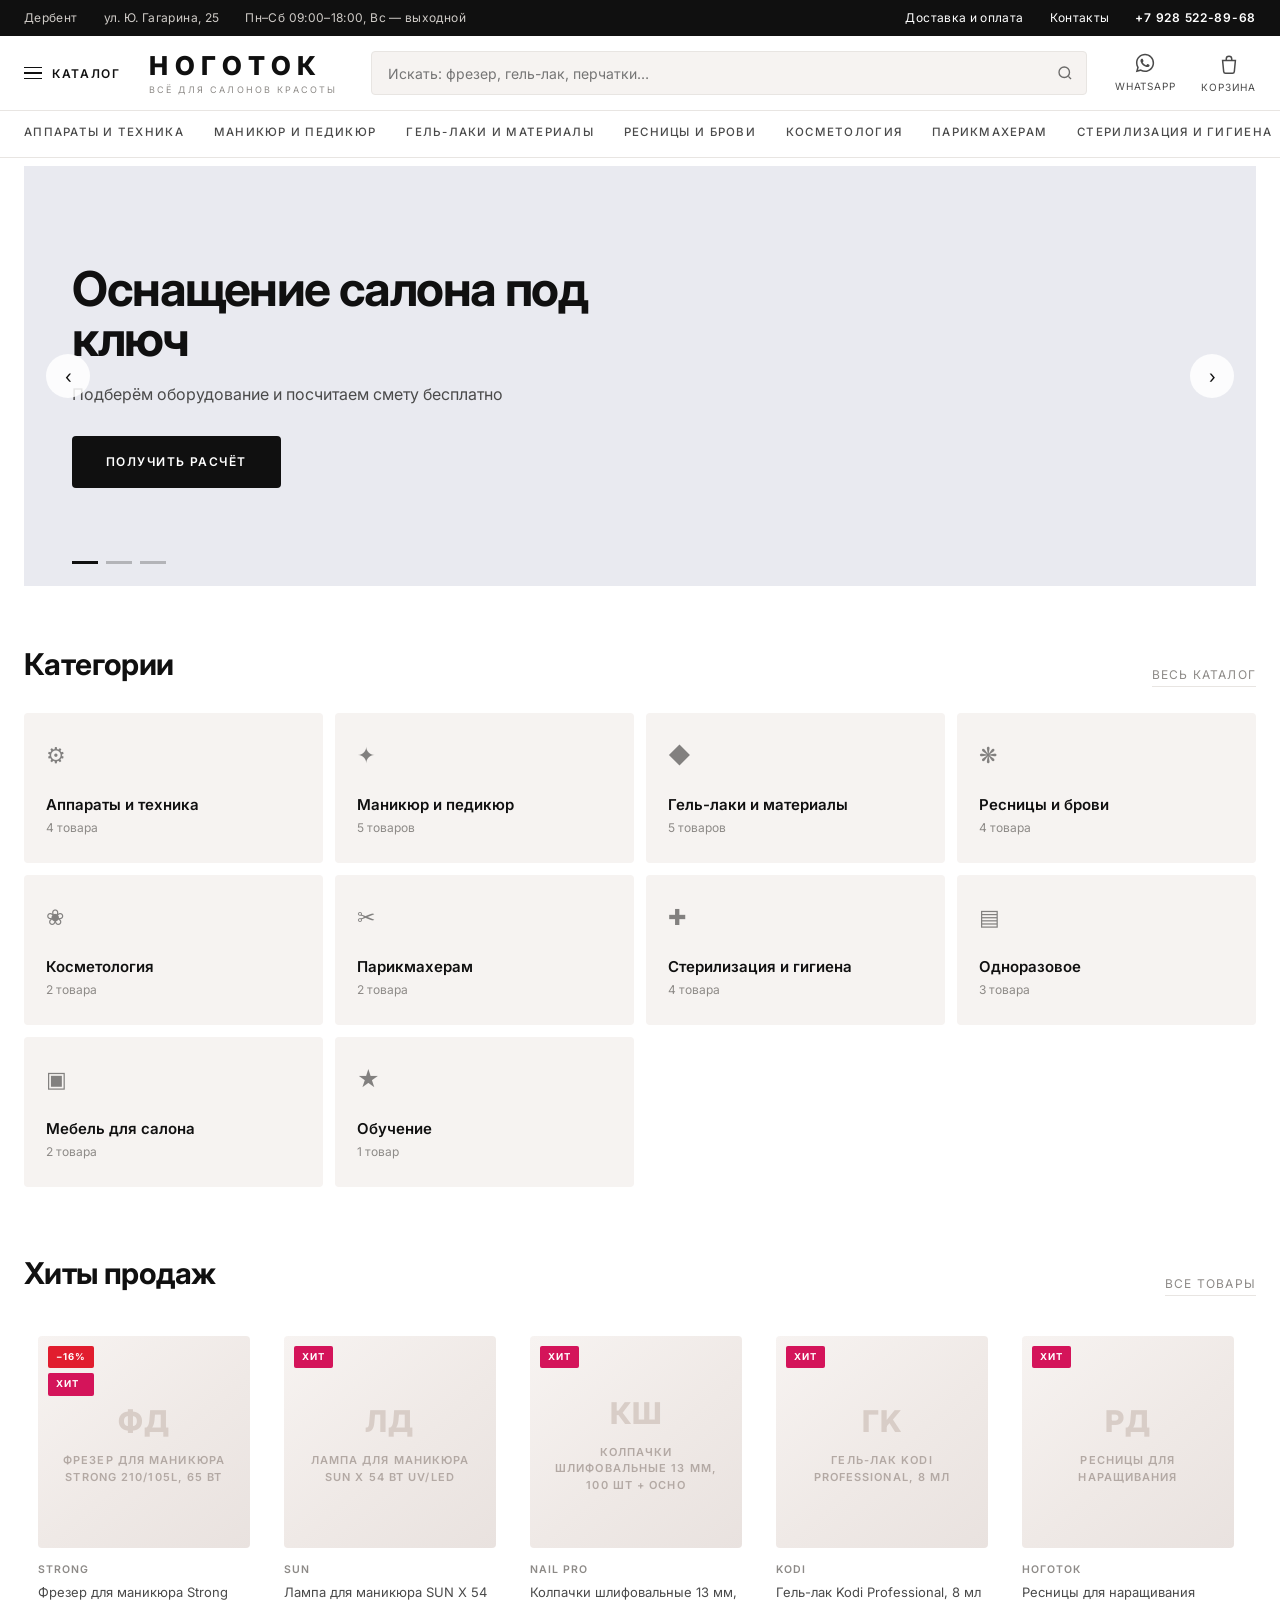
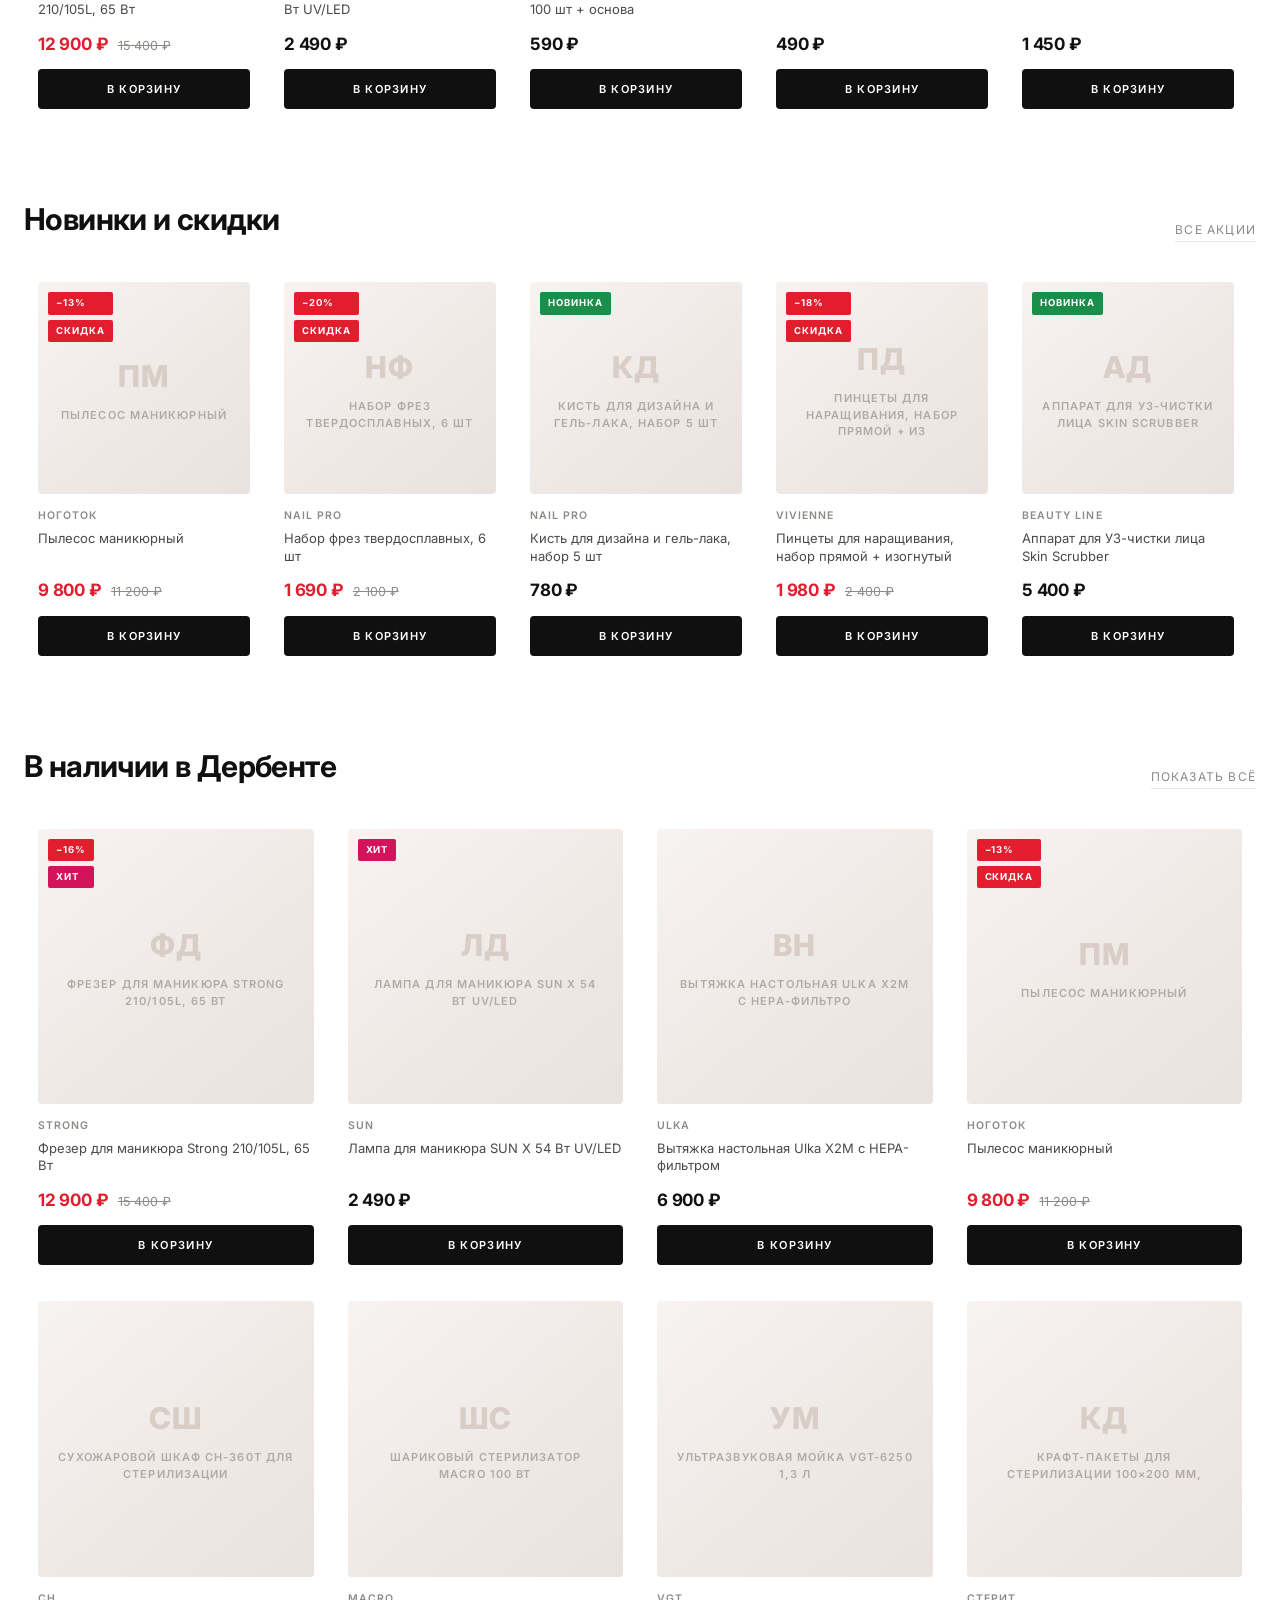
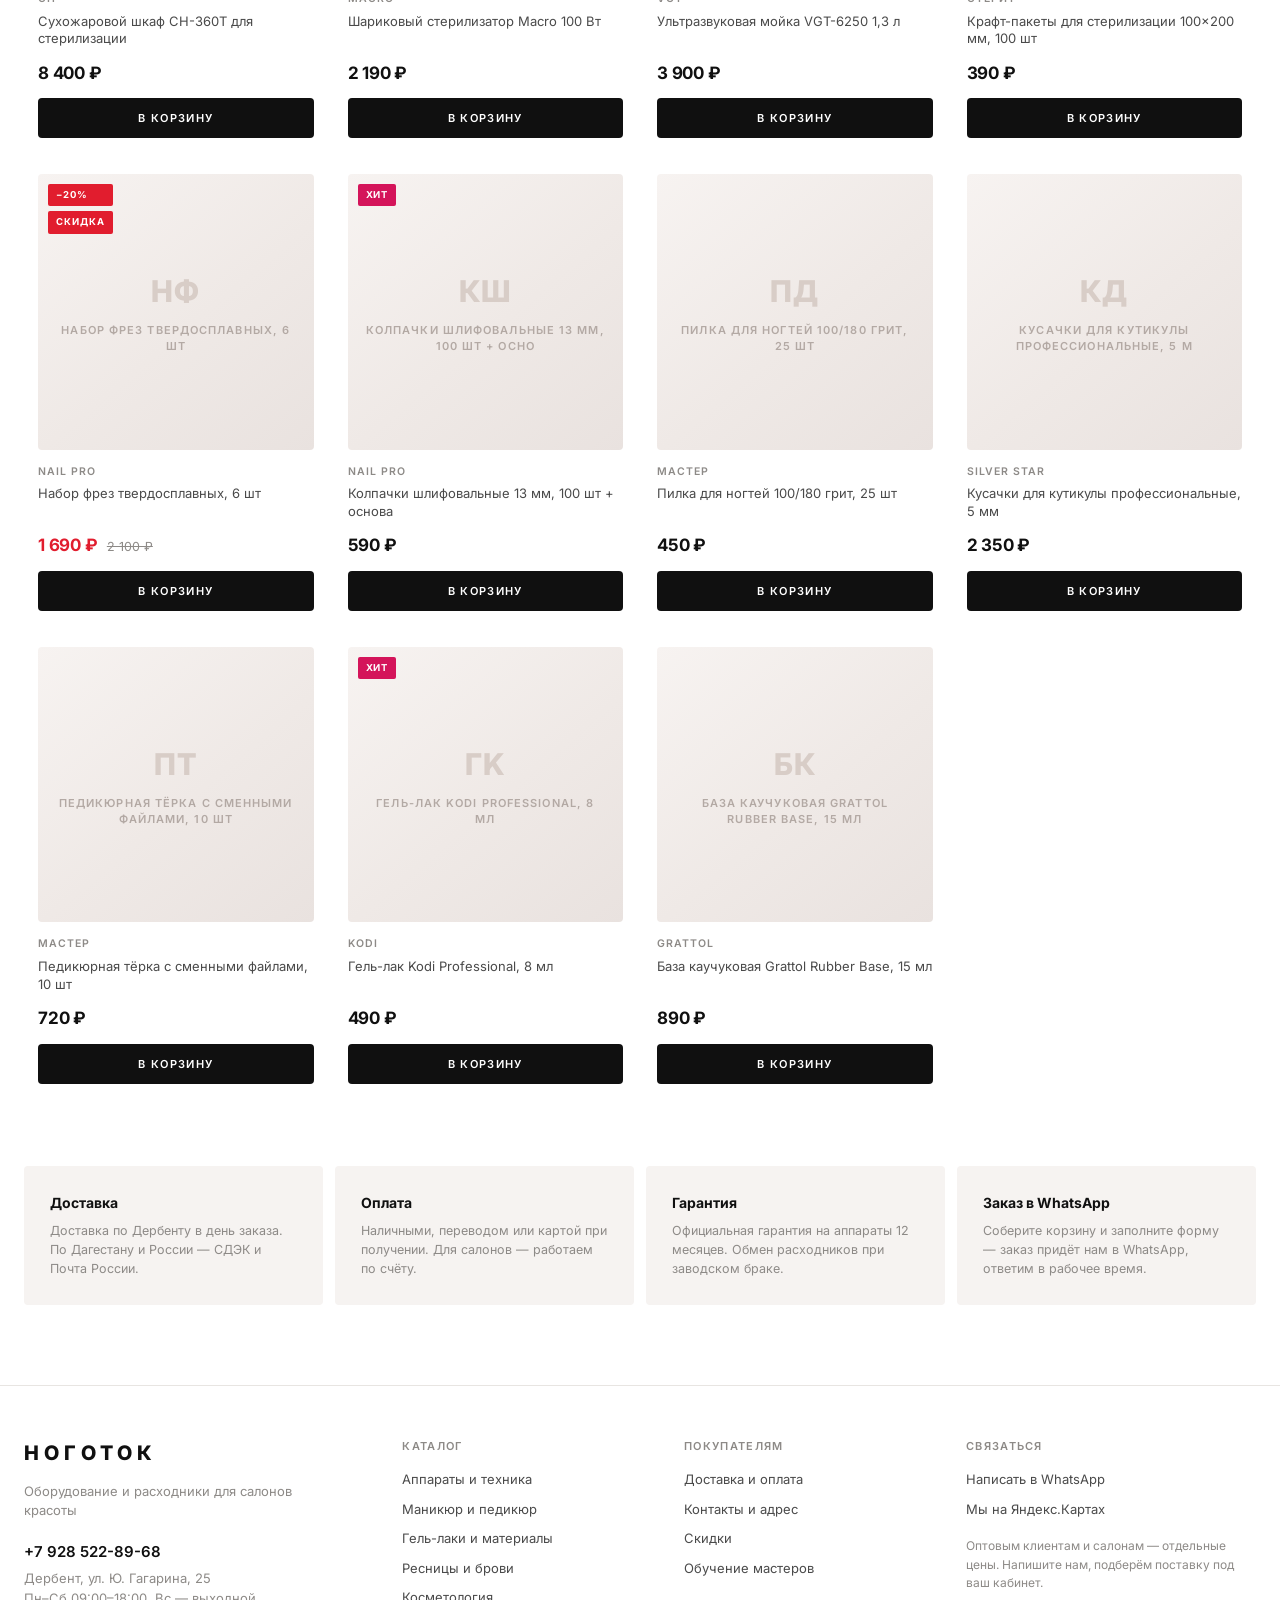
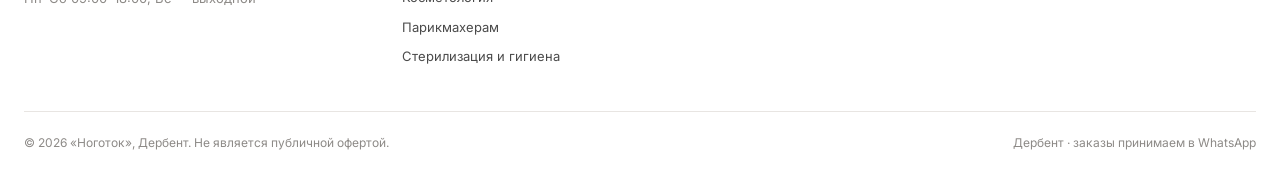
==== index.html @ 73d07fb2 "Корзина открывается только по значку, вход в панель упрощён до ключа Co-Authored-By: Claude Opus 5 <" ====
<!doctype html>
<html lang="ru">
<head>
<meta charset="utf-8">
<meta name="viewport" content="width=device-width, initial-scale=1">
<title>НОГОТОК — оборудование и расходники для салонов красоты в Дербенте</title>
<meta name="description" content="Магазин «Ноготок» в Дербенте: фрезеры, лампы, вытяжки, гель-лаки, расходники и мебель для салонов красоты. Заказ в WhatsApp за минуту.">
<link rel="preconnect" href="https://fonts.googleapis.com">
<link rel="preconnect" href="https://fonts.gstatic.com" crossorigin>
<link href="https://fonts.googleapis.com/css2?family=Inter:wght@400;500;600;700;800&display=swap" rel="stylesheet">
<link rel="stylesheet" href="css/style.css?v=202609100215">
<link rel="icon" href="data:image/svg+xml,<svg xmlns='http://www.w3.org/2000/svg' viewBox='0 0 100 100'><text y='.9em' font-size='90'>💅</text></svg>">
</head>
<body>

<!-- ------------------------------------------------------------- шапка -->
<div class="topbar">
  <div class="wrap">
    <div class="topbar-left">
      <span id="tb-city">Дербент</span>
      <span id="tb-address"></span>
      <span id="tb-hours"></span>
    </div>
    <div class="topbar-right">
      <a href="#/delivery">Доставка и оплата</a>
      <a href="#/contacts">Контакты</a>
      <a id="tb-phone" href="tel:"><b></b></a>
    </div>
  </div>
</div>

<header class="header">
  <div class="wrap header-main">
    <button class="burger" id="burger">
      <span class="burger-icon"><i></i><i></i><i></i></span>
      <span class="txt">Каталог</span>
    </button>

    <a href="#/" class="logo">
      <span class="logo-name" id="logo-name">НОГОТОК</span>
      <span class="logo-sub">всё для салонов красоты</span>
    </a>

    <form class="search" id="search-form" autocomplete="off">
      <input type="search" id="search-input" placeholder="Искать: фрезер, гель-лак, перчатки…">
      <button class="search-btn" type="submit" aria-label="Найти">
        <svg viewBox="0 0 24 24" width="18" height="18" fill="none" stroke="currentColor" stroke-width="1.8">
          <circle cx="11" cy="11" r="7"></circle><path d="M20 20l-3.5-3.5"></path>
        </svg>
      </button>
    </form>

    <div class="header-actions">
      <a class="action" id="wa-header" target="_blank" rel="noopener">
        <svg viewBox="0 0 24 24" fill="currentColor"><path d="M12.04 2C6.58 2 2.13 6.45 2.13 11.91c0 1.75.46 3.46 1.32 4.96L2 22l5.25-1.38a9.9 9.9 0 004.79 1.22h.01c5.46 0 9.91-4.45 9.91-9.91S17.5 2 12.04 2zm0 18.15h-.01a8.2 8.2 0 01-4.19-1.15l-.3-.18-3.12.82.83-3.04-.2-.31a8.19 8.19 0 01-1.26-4.38c0-4.54 3.7-8.23 8.25-8.23a8.23 8.23 0 018.24 8.24c0 4.54-3.7 8.23-8.24 8.23zm4.52-6.16c-.25-.12-1.47-.72-1.69-.81-.23-.08-.39-.12-.56.13-.16.24-.64.8-.78.97-.14.16-.29.18-.54.06-.25-.13-1.05-.39-1.99-1.23-.74-.66-1.24-1.47-1.38-1.72-.15-.25-.02-.38.11-.5.11-.11.25-.29.37-.43.12-.15.16-.25.25-.41.08-.17.04-.31-.02-.44-.06-.12-.56-1.34-.76-1.84-.2-.48-.4-.42-.56-.43h-.47c-.16 0-.43.06-.65.31-.22.25-.85.83-.85 2.02s.87 2.34 1 2.5c.12.17 1.72 2.62 4.16 3.67.58.25 1.03.4 1.39.51.58.19 1.11.16 1.53.1.47-.07 1.47-.6 1.68-1.18.2-.58.2-1.07.14-1.18-.06-.1-.22-.16-.47-.28z"/></svg>
        <span>WhatsApp</span>
      </a>
      <button class="action" id="open-cart">
        <svg viewBox="0 0 24 24" fill="none" stroke="currentColor" stroke-width="1.6">
          <path d="M5 7h14l-1.2 12.2a2 2 0 01-2 1.8H8.2a2 2 0 01-2-1.8L5 7z"></path>
          <path d="M9 7V5.5a3 3 0 016 0V7"></path>
        </svg>
        <span>Корзина</span>
        <i class="badge-count hidden" id="cart-count">0</i>
      </button>
    </div>
  </div>

  <nav class="navbar"><div class="wrap" id="topnav"></div></nav>
</header>

<!-- --------------------------------------------------------- мега-меню -->
<div class="megamenu" id="megamenu">
  <div class="megamenu-panel">
    <div class="wrap">
      <div class="megamenu-grid" id="megamenu-grid"></div>
    </div>
  </div>
</div>

<main id="app"></main>

<!-- ------------------------------------------------------------- футер -->
<footer class="footer">
  <div class="wrap">
    <div class="footer-grid">
      <div>
        <div class="logo-name" style="font-size:20px">НОГОТОК</div>
        <p style="color:var(--muted);font-size:13px;margin-top:14px;max-width:280px" id="f-tagline"></p>
        <div style="margin-top:20px">
          <div class="contact-line" id="f-phone"></div>
          <div style="color:var(--muted);font-size:13px" id="f-address"></div>
          <div style="color:var(--muted);font-size:13px" id="f-hours"></div>
        </div>
      </div>
      <div>
        <h5>Каталог</h5>
        <ul id="f-cats"></ul>
      </div>
      <div>
        <h5>Покупателям</h5>
        <ul>
          <li><a href="#/delivery">Доставка и оплата</a></li>
          <li><a href="#/contacts">Контакты и адрес</a></li>
          <li><a href="#/catalog?badge=sale">Скидки</a></li>
          <li><a href="#/catalog/obuchenie">Обучение мастеров</a></li>
        </ul>
      </div>
      <div>
        <h5>Связаться</h5>
        <ul>
          <li><a id="f-wa" target="_blank" rel="noopener">Написать в WhatsApp</a></li>
          <li><a id="f-map" target="_blank" rel="noopener">Мы на Яндекс.Картах</a></li>
        </ul>
        <p style="color:var(--muted);font-size:12px;margin-top:18px;line-height:1.55">
          Оптовым клиентам и салонам — отдельные цены. Напишите нам, подберём поставку под ваш кабинет.
        </p>
      </div>
    </div>
    <div class="footer-bottom">
      <span>© <span id="year"></span> «Ноготок», Дербент. Не является публичной офертой.</span>
      <span>Дербент · заказы принимаем в WhatsApp</span>
    </div>
  </div>
</footer>

<!-- ------------------------------------------------------------ корзина -->
<div class="drawer-back" id="drawer-back"></div>
<aside class="drawer" id="drawer">
  <div class="drawer-head">
    <h3>Корзина <span id="drawer-count" style="color:var(--muted);font-weight:400"></span></h3>
    <button id="close-cart" style="font-size:24px;line-height:1">×</button>
  </div>
  <div class="drawer-body" id="cart-body"></div>
  <div class="drawer-foot" id="cart-foot"></div>
</aside>

<!-- --------------------------------------------------------- оформление -->
<div class="modal-back" id="modal-back">
  <div class="modal" id="modal"></div>
</div>

<div class="toast" id="toast"></div>

<script src="js/store.js?v=202609100215"></script>
</body>
</html>
---- css/style.css ----
/* ================= Ноготок — базовый стиль витрины и админки ================= */

:root{
  --bg:#ffffff;
  --ink:#101010;
  --ink-2:#4a4a4a;
  --muted:#8d8a87;
  --line:#e8e5e2;
  --surface:#f6f3f1;
  --surface-2:#efeae6;
  --accent:#d4145a;
  --accent-dark:#a90f47;
  --sale:#e11d2e;
  --ok:#1a8f4c;
  --radius:4px;
  --shadow:0 18px 50px rgba(16,16,16,.14);
  --header-h:118px;
  --font:'Inter','Helvetica Neue',-apple-system,BlinkMacSystemFont,'Segoe UI',Arial,sans-serif;
}

*,*::before,*::after{box-sizing:border-box}
html,body{margin:0;padding:0;max-width:100%;overflow-x:clip;overscroll-behavior-x:none}
body{
  font-family:var(--font);
  color:var(--ink);
  background:var(--bg);
  font-size:14px;
  line-height:1.5;
  -webkit-font-smoothing:antialiased;
}
img{max-width:100%;display:block}
a{color:inherit;text-decoration:none}
button,input,select,textarea{font-family:inherit;font-size:inherit;color:inherit}
button{cursor:pointer;background:none;border:none;padding:0}
h1,h2,h3,h4{margin:0;font-weight:600;letter-spacing:-.02em}
.wrap{width:100%;max-width:1560px;margin:0 auto;padding:0 40px}
.hidden{display:none !important}
.scroll-lock{overflow:hidden}

/* ------------------------------------------------------------------ шапка */
.topbar{background:var(--ink);color:#fff;font-size:12px;letter-spacing:.03em}
.topbar .wrap{display:flex;align-items:center;justify-content:space-between;height:36px;gap:24px}
.topbar-left{display:flex;gap:26px;align-items:center;color:#cfcbc7}
.topbar a:hover{color:#fff}
.topbar-right{display:flex;gap:26px;align-items:center}
.topbar b{font-weight:600;letter-spacing:.06em}

.header{position:sticky;top:0;z-index:60;background:#fff;border-bottom:1px solid var(--line)}
.header-main{display:flex;align-items:center;gap:28px;height:74px}
.burger{display:flex;align-items:center;gap:10px;font-size:12px;letter-spacing:.14em;text-transform:uppercase;font-weight:600}
.burger-icon{width:18px;display:flex;flex-direction:column;gap:4px}
.burger-icon i{height:1.5px;background:var(--ink);display:block}
.logo{display:flex;flex-direction:column;line-height:1;margin-right:6px}
.logo-name{font-size:26px;font-weight:800;letter-spacing:.26em;text-transform:uppercase}
.logo-sub{font-size:9px;letter-spacing:.24em;text-transform:uppercase;color:var(--muted);margin-top:6px}
.search{flex:1;position:relative;max-width:760px}
.search input{
  width:100%;height:44px;border:1px solid var(--line);border-radius:var(--radius);
  padding:0 44px 0 16px;background:var(--surface);transition:.18s;
}
.search input:focus{outline:none;border-color:var(--ink);background:#fff}
.search-btn{position:absolute;right:6px;top:6px;width:32px;height:32px;display:grid;place-items:center;opacity:.6}
.header-actions{display:flex;gap:26px;align-items:center;margin-left:auto}
.action{display:flex;flex-direction:column;align-items:center;gap:5px;font-size:10px;letter-spacing:.08em;text-transform:uppercase;color:var(--ink-2);position:relative}
.action:hover{color:var(--ink)}
.action svg{width:22px;height:22px}
.badge-count{
  position:absolute;top:-6px;right:2px;min-width:17px;height:17px;padding:0 4px;border-radius:9px;
  background:var(--accent);color:#fff;font-size:10px;font-weight:700;display:grid;place-items:center;letter-spacing:0;
}
.navbar{border-top:1px solid var(--line)}
.navbar .wrap{display:flex;gap:30px;height:46px;align-items:center;overflow-x:auto;scrollbar-width:none}
.navbar .wrap::-webkit-scrollbar{display:none}
.navbar a{
  font-size:11.5px;letter-spacing:.11em;text-transform:uppercase;font-weight:500;
  white-space:nowrap;color:var(--ink-2);padding:4px 0;border-bottom:2px solid transparent;
}
.navbar a:hover,.navbar a.is-active{color:var(--ink);border-color:var(--accent)}
.navbar a.accent{color:var(--accent);font-weight:700}

/* --------------------------------------------------------------- каталог-меню */
.megamenu{
  position:fixed;left:0;right:0;bottom:0;top:var(--header-h);background:rgba(16,16,16,.35);z-index:55;display:none;
}
.megamenu.open{display:block}
.megamenu-panel{background:#fff;padding:34px 0 44px;max-height:calc(100vh - var(--header-h));overflow:auto}
.megamenu-grid{display:grid;grid-template-columns:repeat(5,1fr);gap:10px}
.megamenu-item{
  display:flex;align-items:center;gap:12px;padding:16px 18px;border:1px solid var(--line);border-radius:var(--radius);
  font-size:13px;font-weight:500;transition:.16s;background:#fff;
}
.megamenu-item:hover{border-color:var(--ink);transform:translateY(-2px)}
.megamenu-item span.ic{
  width:38px;height:38px;border-radius:50%;background:var(--surface);display:grid;place-items:center;font-size:15px;flex:none;
}

/* ------------------------------------------------------------------- баннер */
.hero{position:relative;margin-top:8px;overflow:hidden}
.hero-track{display:flex;transition:transform .6s cubic-bezier(.4,0,.2,1)}
.hero-slide{min-width:100%;height:420px;display:flex;align-items:center;padding:0 72px;background-size:cover;background-position:center}
.hero-slide h1{font-size:48px;line-height:1.04;max-width:600px;font-weight:700;letter-spacing:-.03em}
.hero-slide p{font-size:16px;color:var(--ink-2);margin:18px 0 30px;max-width:460px}
.hero-dots{position:absolute;bottom:22px;left:72px;display:flex;gap:8px}
.hero-dots button{width:26px;height:3px;background:rgba(16,16,16,.25)}
.hero-dots button.on{background:var(--ink)}
.hero-arrow{
  position:absolute;top:50%;transform:translateY(-50%);width:44px;height:44px;border-radius:50%;
  background:rgba(255,255,255,.85);display:grid;place-items:center;font-size:18px;transition:.16s;
}
.hero-arrow:hover{background:#fff;box-shadow:var(--shadow)}
.hero-arrow.prev{left:22px}
.hero-arrow.next{right:22px}

/* -------------------------------------------------------------- общие блоки */
.section{padding:56px 0 8px}
.section-head{display:flex;align-items:flex-end;justify-content:space-between;margin-bottom:26px;gap:20px}
.section-head h2{font-size:30px;font-weight:700}
.section-head a{font-size:12px;letter-spacing:.1em;text-transform:uppercase;color:var(--muted);border-bottom:1px solid var(--line);padding-bottom:2px}
.section-head a:hover{color:var(--ink);border-color:var(--ink)}

.tiles{display:grid;grid-template-columns:repeat(5,1fr);gap:12px}
.tile{
  background:var(--surface);border-radius:var(--radius);padding:26px 22px;min-height:150px;
  display:flex;flex-direction:column;justify-content:space-between;transition:.18s;
}
.tile:hover{background:var(--surface-2);transform:translateY(-3px)}
.tile .ic{font-size:22px;opacity:.5}
.tile b{font-size:15px;font-weight:600;line-height:1.25}
.tile small{color:var(--muted);font-size:12px;display:block;margin-top:4px}

/* -------------------------------------------------------------- карточка товара */
.grid{display:grid;grid-template-columns:repeat(5,1fr);gap:8px 6px}
.grid.rail{grid-auto-flow:column;grid-auto-columns:minmax(240px,1fr);grid-template-columns:none;overflow-x:auto;scroll-snap-type:x mandatory;padding-bottom:10px}
.grid.rail::-webkit-scrollbar{height:3px}
.grid.rail::-webkit-scrollbar-thumb{background:var(--line)}
.card{position:relative;padding:14px;border-radius:var(--radius);transition:.18s;scroll-snap-align:start;background:#fff}
.card:hover{box-shadow:var(--shadow);z-index:2}
.card-media{position:relative;aspect-ratio:1/1;background:var(--surface);border-radius:var(--radius);overflow:hidden;display:grid;place-items:center}
.card-media img{width:100%;height:100%;object-fit:cover}
.ph{width:100%;height:100%;display:grid;place-items:center;text-align:center;padding:18px;background:
  linear-gradient(140deg,#f7f3f1 0%,#efe9e6 55%,#e9e2df 100%);}
.ph span{font-size:11px;letter-spacing:.1em;text-transform:uppercase;color:#b3a9a4;font-weight:600;line-height:1.5}
.ph em{display:block;font-style:normal;font-size:30px;font-weight:800;color:#d8cdc7;margin-bottom:8px;letter-spacing:.04em}
.card-badges{position:absolute;top:10px;left:10px;display:flex;flex-direction:column;gap:5px;z-index:2}
.chip{font-size:9.5px;letter-spacing:.1em;text-transform:uppercase;font-weight:700;padding:4px 8px;border-radius:2px;background:var(--ink);color:#fff}
.chip.sale{background:var(--sale)}
.chip.new{background:var(--ok)}
.chip.hit{background:var(--accent)}
.chip.out{background:#a5a09c}
.card-brand{font-size:10.5px;letter-spacing:.1em;text-transform:uppercase;color:var(--muted);margin:14px 0 6px;font-weight:600}
.card-title{font-size:13px;line-height:1.35;height:36px;overflow:hidden;color:var(--ink-2)}
.card-prices{display:flex;align-items:baseline;gap:9px;margin-top:12px}
.price{font-size:17px;font-weight:700;letter-spacing:-.01em}
.price.red{color:var(--sale)}
.price-old{font-size:12.5px;color:var(--muted);text-decoration:line-through}
.card-buy{
  margin-top:12px;width:100%;height:40px;border-radius:var(--radius);background:var(--ink);color:#fff;
  font-size:11px;letter-spacing:.12em;text-transform:uppercase;font-weight:600;transition:.16s;
}
.card-buy:hover{background:var(--accent)}
.card-buy.added{background:var(--ok)}
.card-buy[disabled]{background:var(--surface-2);color:var(--muted);cursor:not-allowed}

/* ------------------------------------------------------------------ каталог */
.catalog{display:grid;grid-template-columns:250px 1fr;gap:40px;padding:28px 0 60px}
.two-col{display:grid;grid-template-columns:1fr 1fr;gap:40px;padding:28px 0 50px}
.two-col>*{min-width:0}
.contact-actions{display:flex;gap:10px;flex-wrap:wrap;margin-top:26px}
.catalog>*,.product>*,.grid>*,.tiles>*,.usp>*,.footer-grid>*{min-width:0}
.crumbs{font-size:12px;color:var(--muted);padding:18px 0 6px;display:flex;gap:8px;flex-wrap:wrap}
.crumbs a:hover{color:var(--ink)}
.page-title{font-size:34px;font-weight:700;margin:6px 0 4px}
.page-sub{color:var(--muted);font-size:13px;margin-bottom:6px}
.filters h4{font-size:11px;letter-spacing:.12em;text-transform:uppercase;margin:26px 0 12px;color:var(--muted)}
.filters ul{list-style:none;margin:0;padding:0;display:flex;flex-direction:column;gap:9px}
.filters li a{font-size:13px;color:var(--ink-2);display:flex;justify-content:space-between;gap:8px}
.filters li a:hover,.filters li a.on{color:var(--accent);font-weight:600}
.filters li small{color:var(--muted)}
.price-row{display:flex;gap:8px}
.price-row input{width:100%;height:38px;border:1px solid var(--line);border-radius:var(--radius);padding:0 10px;background:#fff}
.check{display:flex;align-items:center;gap:9px;font-size:13px;color:var(--ink-2);cursor:pointer}
.check input{width:16px;height:16px;accent-color:var(--accent)}
.btn.filter-toggle{display:none;margin:6px 0 18px}
.filter-toggle .n{background:var(--accent);color:#fff;border-radius:20px;padding:1px 7px;font-size:10px;margin-left:8px}
.toolbar{display:flex;justify-content:space-between;align-items:center;gap:16px;margin-bottom:18px;flex-wrap:wrap}
.toolbar select{height:38px;border:1px solid var(--line);border-radius:var(--radius);padding:0 32px 0 12px;background:#fff}
.count{color:var(--muted);font-size:13px}
.empty{padding:70px 0;text-align:center;color:var(--muted)}
.empty b{display:block;font-size:18px;color:var(--ink);margin-bottom:8px}

/* --------------------------------------------------------------- товар */
.product{display:grid;grid-template-columns:1.1fr .9fr;gap:56px;padding:22px 0 70px}
.gallery-main{aspect-ratio:1/1;background:var(--surface);border-radius:var(--radius);overflow:hidden;display:grid;place-items:center}
.gallery-main img{width:100%;height:100%;object-fit:cover}
.thumbs{display:flex;gap:8px;margin-top:10px;flex-wrap:wrap}
.thumbs button{width:74px;height:74px;border:1px solid var(--line);border-radius:var(--radius);overflow:hidden;background:var(--surface)}
.thumbs button.on{border-color:var(--ink)}
.thumbs img{width:100%;height:100%;object-fit:cover}
.p-brand{font-size:11px;letter-spacing:.14em;text-transform:uppercase;color:var(--muted);font-weight:600}
.p-title{font-size:30px;font-weight:700;margin:10px 0 12px;line-height:1.18}
.p-sku{font-size:12px;color:var(--muted)}
.p-price-box{display:flex;align-items:baseline;gap:14px;margin:26px 0 6px}
.p-price{font-size:32px;font-weight:800;letter-spacing:-.02em}
.p-old{font-size:16px;color:var(--muted);text-decoration:line-through}
.p-econ{font-size:12px;color:var(--sale);font-weight:600}
.stock{display:flex;align-items:center;gap:8px;font-size:13px;margin:14px 0 24px;color:var(--ok)}
.stock.no{color:var(--muted)}
.stock i{width:7px;height:7px;border-radius:50%;background:currentColor;display:block}
.buy-row{display:flex;gap:12px;align-items:center;margin-bottom:26px}
.qty{display:flex;align-items:center;border:1px solid var(--line);border-radius:var(--radius);height:52px}
.qty button{width:44px;height:100%;font-size:18px;color:var(--ink-2)}
.qty span{width:38px;text-align:center;font-weight:600}
.btn{
  height:52px;padding:0 34px;border-radius:var(--radius);background:var(--ink);color:#fff;font-weight:600;
  font-size:12px;letter-spacing:.12em;text-transform:uppercase;transition:.16s;display:inline-flex;align-items:center;justify-content:center;gap:10px;
}
.btn:hover{background:var(--accent)}
.btn.wide{width:100%}
.btn.ghost{background:#fff;color:var(--ink);border:1px solid var(--ink)}
.btn.ghost:hover{background:var(--ink);color:#fff}
.btn.wa{background:#25D366}
.btn.wa:hover{background:#1da851}
.btn.sm{height:40px;padding:0 18px;font-size:11px}
.btn[disabled]{background:var(--surface-2);color:var(--muted);cursor:not-allowed}
.p-info{border-top:1px solid var(--line);padding-top:22px;display:flex;flex-direction:column;gap:14px}
.p-info div{display:flex;gap:12px;font-size:13px;color:var(--ink-2)}
.p-info b{flex:none;width:120px;color:var(--ink);font-weight:600}
.p-wrap{max-width:860px;padding-bottom:34px}
.p-desc{margin-top:34px}
.p-desc h3{font-size:18px;margin-bottom:12px}
.p-desc p{color:var(--ink-2);white-space:pre-wrap}
.spec-table{width:100%;border-collapse:collapse;margin-top:14px;font-size:13px}
.spec-table td{padding:11px 0;border-bottom:1px solid var(--line);color:var(--ink-2)}
.spec-table td:first-child{color:var(--muted);width:45%}

/* -------------------------------------------------------------- корзина */
.drawer-back{position:fixed;inset:0;background:rgba(16,16,16,.4);z-index:80;opacity:0;pointer-events:none;transition:.25s}
.drawer-back.open{opacity:1;pointer-events:auto}
.drawer{
  position:fixed;top:0;right:0;bottom:0;width:460px;max-width:100vw;background:#fff;z-index:81;
  transform:translateX(100%);transition:transform .3s cubic-bezier(.4,0,.2,1);display:flex;flex-direction:column;
}
.drawer.open{transform:none}
.drawer-head{display:flex;align-items:center;justify-content:space-between;padding:22px 26px;border-bottom:1px solid var(--line)}
.drawer-head h3{font-size:19px}
.drawer-body{flex:1;overflow:auto;padding:8px 26px}
.drawer-foot{border-top:1px solid var(--line);padding:20px 26px 26px;background:#fff}
.cart-line{display:flex;gap:14px;padding:18px 0;border-bottom:1px solid var(--line)}
.cart-line .pic{width:78px;height:78px;flex:none;border-radius:var(--radius);overflow:hidden;background:var(--surface)}
.cart-line .pic img{width:100%;height:100%;object-fit:cover}
.cart-line .nm{font-size:13px;line-height:1.35;margin-bottom:6px}
.cart-line .br{font-size:10px;letter-spacing:.1em;text-transform:uppercase;color:var(--muted);margin-bottom:4px}
.cart-line .row{display:flex;align-items:center;justify-content:space-between;margin-top:10px}
.mini-qty{display:flex;align-items:center;border:1px solid var(--line);border-radius:var(--radius);height:32px}
.mini-qty button{width:30px;height:100%}
.mini-qty span{width:30px;text-align:center;font-size:13px;font-weight:600}
.rm{color:var(--muted);font-size:12px}
.rm:hover{color:var(--sale)}
.sum-row{display:flex;justify-content:space-between;margin-bottom:10px;font-size:13px;color:var(--ink-2)}
.sum-row.total{font-size:20px;font-weight:700;color:var(--ink);margin:14px 0 18px}
.note{font-size:11.5px;color:var(--muted);margin-top:12px;text-align:center;line-height:1.5}

/* ------------------------------------------------------------ оформление */
.field{margin-bottom:16px}
.field label{display:block;font-size:11px;letter-spacing:.1em;text-transform:uppercase;color:var(--muted);margin-bottom:7px}
.field input,.field textarea,.field select{
  width:100%;height:48px;border:1px solid var(--line);border-radius:var(--radius);padding:0 14px;background:#fff;transition:.16s;
}
.field textarea{height:90px;padding:12px 14px;resize:vertical}
.field input:focus,.field textarea:focus,.field select:focus{outline:none;border-color:var(--ink)}
.field.err input,.field.err textarea{border-color:var(--sale)}
.field .msg{font-size:11.5px;color:var(--sale);margin-top:6px;display:none}
.field.err .msg{display:block}

.modal-back{position:fixed;inset:0;background:rgba(16,16,16,.5);z-index:90;display:none;align-items:center;justify-content:center;padding:24px}
.modal-back.open{display:flex}
.modal{background:#fff;border-radius:var(--radius);width:100%;max-width:540px;max-height:92vh;overflow:auto;padding:34px}
.modal h3{font-size:24px;margin-bottom:6px}
.modal .lead{color:var(--muted);font-size:13px;margin-bottom:24px}
.ok-icon{width:64px;height:64px;border-radius:50%;background:#e8f6ee;color:var(--ok);display:grid;place-items:center;font-size:30px;margin:0 auto 18px}

/* ------------------------------------------------------------------ футер */
.usp{display:grid;grid-template-columns:repeat(4,1fr);gap:12px;padding:60px 0 10px}
.usp div{background:var(--surface);border-radius:var(--radius);padding:26px}
.usp b{display:block;font-size:14px;margin-bottom:8px}
.usp p{margin:0;color:var(--muted);font-size:12.5px;line-height:1.55}
.footer{margin-top:70px;border-top:1px solid var(--line);padding:52px 0 40px;background:#fff}
.footer-grid{display:grid;grid-template-columns:1.4fr 1fr 1fr 1.2fr;gap:40px}
.footer h5{font-size:11px;letter-spacing:.12em;text-transform:uppercase;color:var(--muted);margin:0 0 16px;font-weight:600}
.footer ul{list-style:none;margin:0;padding:0;display:flex;flex-direction:column;gap:10px;font-size:13px;color:var(--ink-2)}
.footer ul a:hover{color:var(--accent)}
.footer-bottom{display:flex;justify-content:space-between;gap:20px;margin-top:44px;padding-top:22px;border-top:1px solid var(--line);font-size:12px;color:var(--muted);flex-wrap:wrap}
.contact-line{font-size:15px;font-weight:600;margin-bottom:6px}

.toast{
  position:fixed;left:50%;bottom:34px;transform:translate(-50%,20px);background:var(--ink);color:#fff;
  padding:14px 24px;border-radius:var(--radius);font-size:13px;z-index:200;opacity:0;pointer-events:none;transition:.25s;
}
.toast.show{opacity:1;transform:translate(-50%,0)}

/* ------------------------------------------------------------- адаптив */
@media (max-width:1280px){
  .wrap{padding:0 24px}
  .grid,.tiles,.megamenu-grid{grid-template-columns:repeat(4,1fr)}
  .hero-slide{padding:0 48px}
  .hero-dots{left:48px}
}

@media (max-width:1024px){
  .grid,.tiles,.megamenu-grid{grid-template-columns:repeat(3,1fr)}
  .topbar .wrap{gap:16px}
  .topbar-left,.topbar-right{white-space:nowrap}
  #tb-address{display:none}
  .header-main{gap:18px}
  .logo-name{font-size:22px;letter-spacing:.2em}
  .product{gap:32px}
  .hero-slide{height:340px;padding:0 32px}
  .hero-slide h1{font-size:34px}
  .hero-dots{left:32px}
  .usp,.footer-grid{grid-template-columns:repeat(2,1fr)}
  .section{padding:44px 0 8px}
  .section-head h2{font-size:25px}
}

/* планшет в портрете и телефон: фильтры прячем за кнопку */
@media (max-width:900px){
  .catalog{grid-template-columns:1fr;gap:0}
  .two-col{grid-template-columns:1fr;gap:22px;padding:16px 0 34px}
  .btn.filter-toggle{display:inline-flex}
  .filters{display:none;border:1px solid var(--line);border-radius:var(--radius);padding:2px 20px 22px;margin-bottom:22px}
  .filters.is-open{display:grid;grid-template-columns:repeat(2,1fr);gap:0 26px}
  .filters h4{margin-top:22px}
}

@media (max-width:720px){
  .wrap{padding:0 14px}
  .grid,.tiles,.megamenu-grid{grid-template-columns:repeat(2,1fr);gap:6px 4px}

  /* шапка */
  .topbar{font-size:11px}
  .topbar .wrap{gap:10px;height:32px}
  .topbar-left{gap:12px}
  #tb-address,#tb-hours{display:none}
  .topbar-right a[href="#/delivery"],.topbar-right a[href="#/contacts"]{display:none}
  .header-main{flex-wrap:wrap;height:auto;gap:14px;padding:11px 0}
  .logo-name{font-size:19px;letter-spacing:.18em}
  .logo-sub{display:none}
  .burger span.txt{display:none}
  .burger-icon{width:20px}
  .action span{display:none}
  .action svg{width:24px;height:24px}
  .header-actions{gap:20px}
  .search{order:9;flex-basis:100%;max-width:none;margin-bottom:2px}
  .search input{height:42px}
  .navbar .wrap{height:42px;gap:22px}
  .megamenu-panel{min-height:100%;padding:18px 0 30px}
  .megamenu-item{padding:13px 14px;font-size:12.5px}
  .megamenu-item span.ic{width:32px;height:32px;font-size:13px}

  /* баннер */
  .hero{margin-top:0}
  .hero-arrow{display:none}
  .hero-slide{height:auto;min-height:250px;padding:30px 20px 34px}
  .hero-slide h1{font-size:25px}
  .hero-slide p{font-size:14px;margin:12px 0 22px}
  .hero-slide .btn{height:46px;padding:0 24px}
  .hero-dots{position:static;margin-top:0;padding:14px 20px 0;justify-content:center}

  /* блоки и заголовки */
  .section{padding:34px 0 4px}
  .section-head{margin-bottom:16px}
  .section-head h2{font-size:21px}
  .section-head a{font-size:11px}
  .tile{min-height:120px;padding:18px 16px}
  .tile b{font-size:13.5px}
  .grid.rail{grid-auto-columns:minmax(160px,66vw)}

  /* карточка товара в списке */
  .card{padding:8px}
  .card-brand{margin:10px 0 5px;font-size:10px}
  .card-title{font-size:12.5px;height:34px}
  .price{font-size:15.5px}
  .card-buy{height:44px;margin-top:10px}
  .chip{font-size:9px;padding:3px 6px}

  /* каталог */
  .crumbs{font-size:11.5px;padding:14px 0 4px}
  .page-title{font-size:23px}
  .page-sub{font-size:12.5px}
  .filters.is-open{display:block;padding:2px 16px 20px}
  .toolbar{gap:10px;margin-bottom:14px}
  .toolbar select{flex:1;min-width:0;height:42px}
  .count{width:100%;order:-1}

  /* страница товара */
  .product{grid-template-columns:1fr;padding:14px 0 40px;gap:24px}
  .p-title{font-size:21px;margin:8px 0 10px}
  .p-price{font-size:26px}
  .p-price-box{margin:20px 0 4px}
  .buy-row{gap:10px}
  .qty{height:50px}
  .qty button{width:40px}
  .btn{height:50px;padding:0 22px}
  .thumbs button{width:62px;height:62px}
  .p-info b{width:96px}
  .p-info div{font-size:12.5px}
  .p-wrap{padding-bottom:20px}
  .spec-table td{padding:9px 0;font-size:12.5px}

  /* корзина и оформление */
  .drawer{width:100%}
  .drawer-head{padding:16px 16px}
  .drawer-body{padding:4px 16px}
  .drawer-foot{padding:16px 16px calc(18px + env(safe-area-inset-bottom))}
  .cart-line .pic{width:66px;height:66px}
  .modal-back{padding:0;align-items:flex-end}
  .modal{padding:22px 16px calc(24px + env(safe-area-inset-bottom));max-width:none;max-height:92vh;border-radius:12px 12px 0 0}
  .field input,.field select{height:50px}
  .modal h3{font-size:20px}

  .contact-actions .btn{width:100%}

  /* низ страницы */
  .usp{padding:34px 0 0;gap:8px}
  .usp div{padding:20px}
  .footer{margin-top:44px;padding:34px 0 28px}
  .footer-grid{grid-template-columns:1fr;gap:28px}
  .footer-bottom{margin-top:28px;font-size:11.5px;gap:10px}
  .toast{left:14px;right:14px;bottom:16px;transform:translateY(16px);text-align:center}
  .toast.show{transform:translateY(0)}
}

/* совсем узкие телефоны */
@media (max-width:380px){
  .logo-name{font-size:17px;letter-spacing:.14em}
  .header-actions{gap:16px}
  .card-title{font-size:12px}
  .price{font-size:15px}
  .hero-slide h1{font-size:23px}
  .filters.is-open{padding:2px 13px 18px}
}
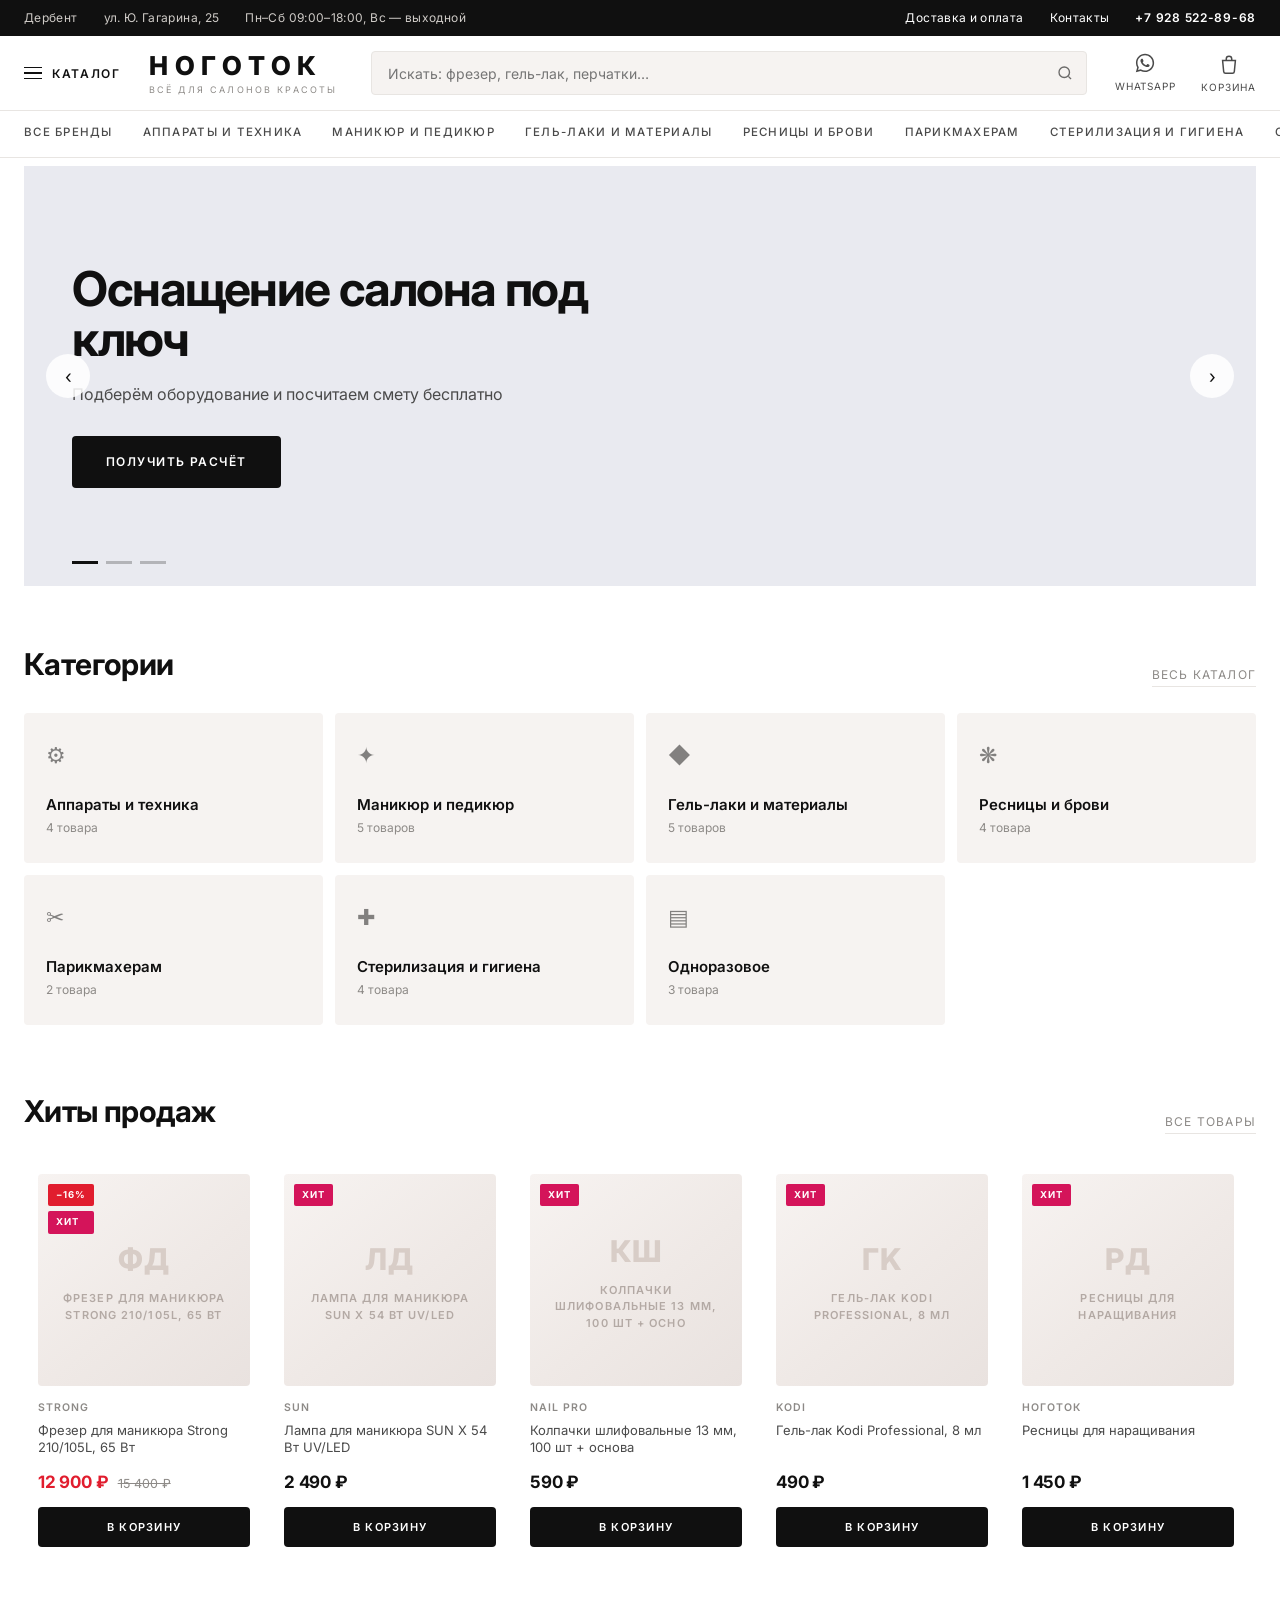
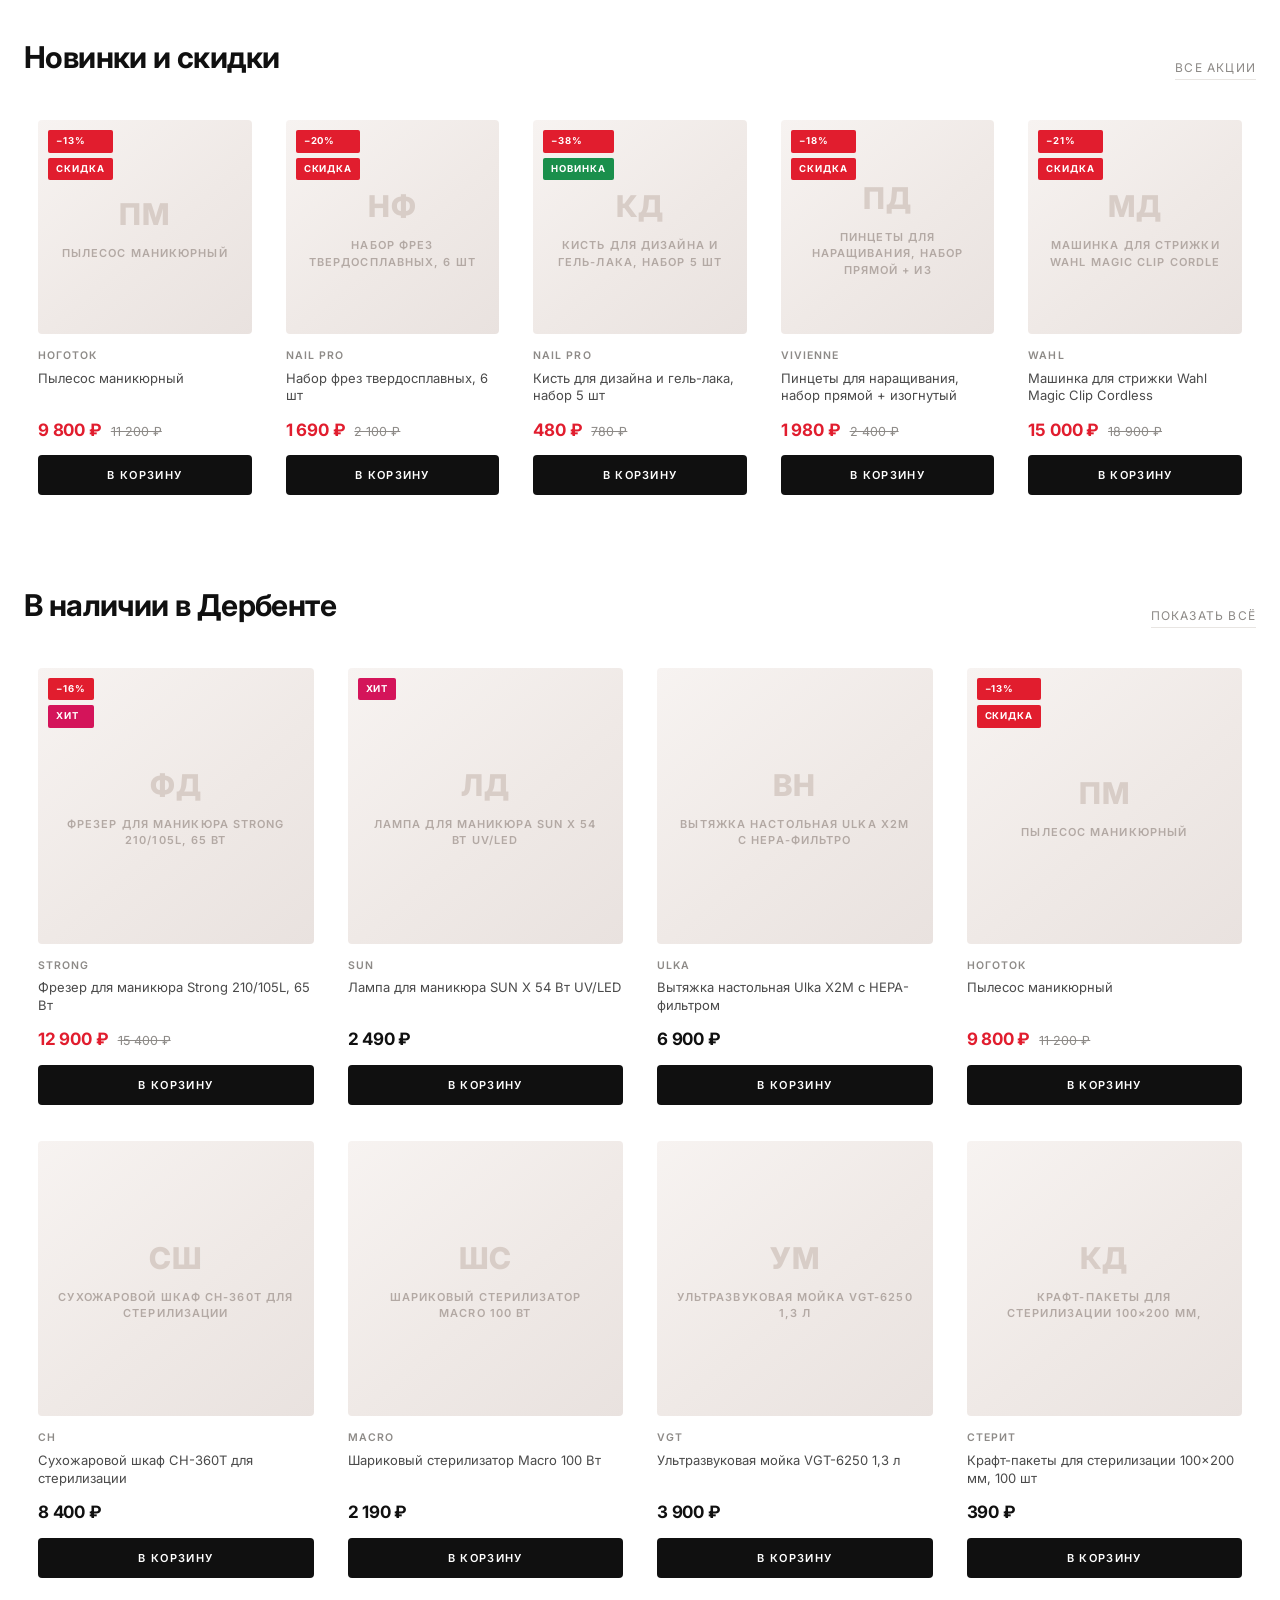
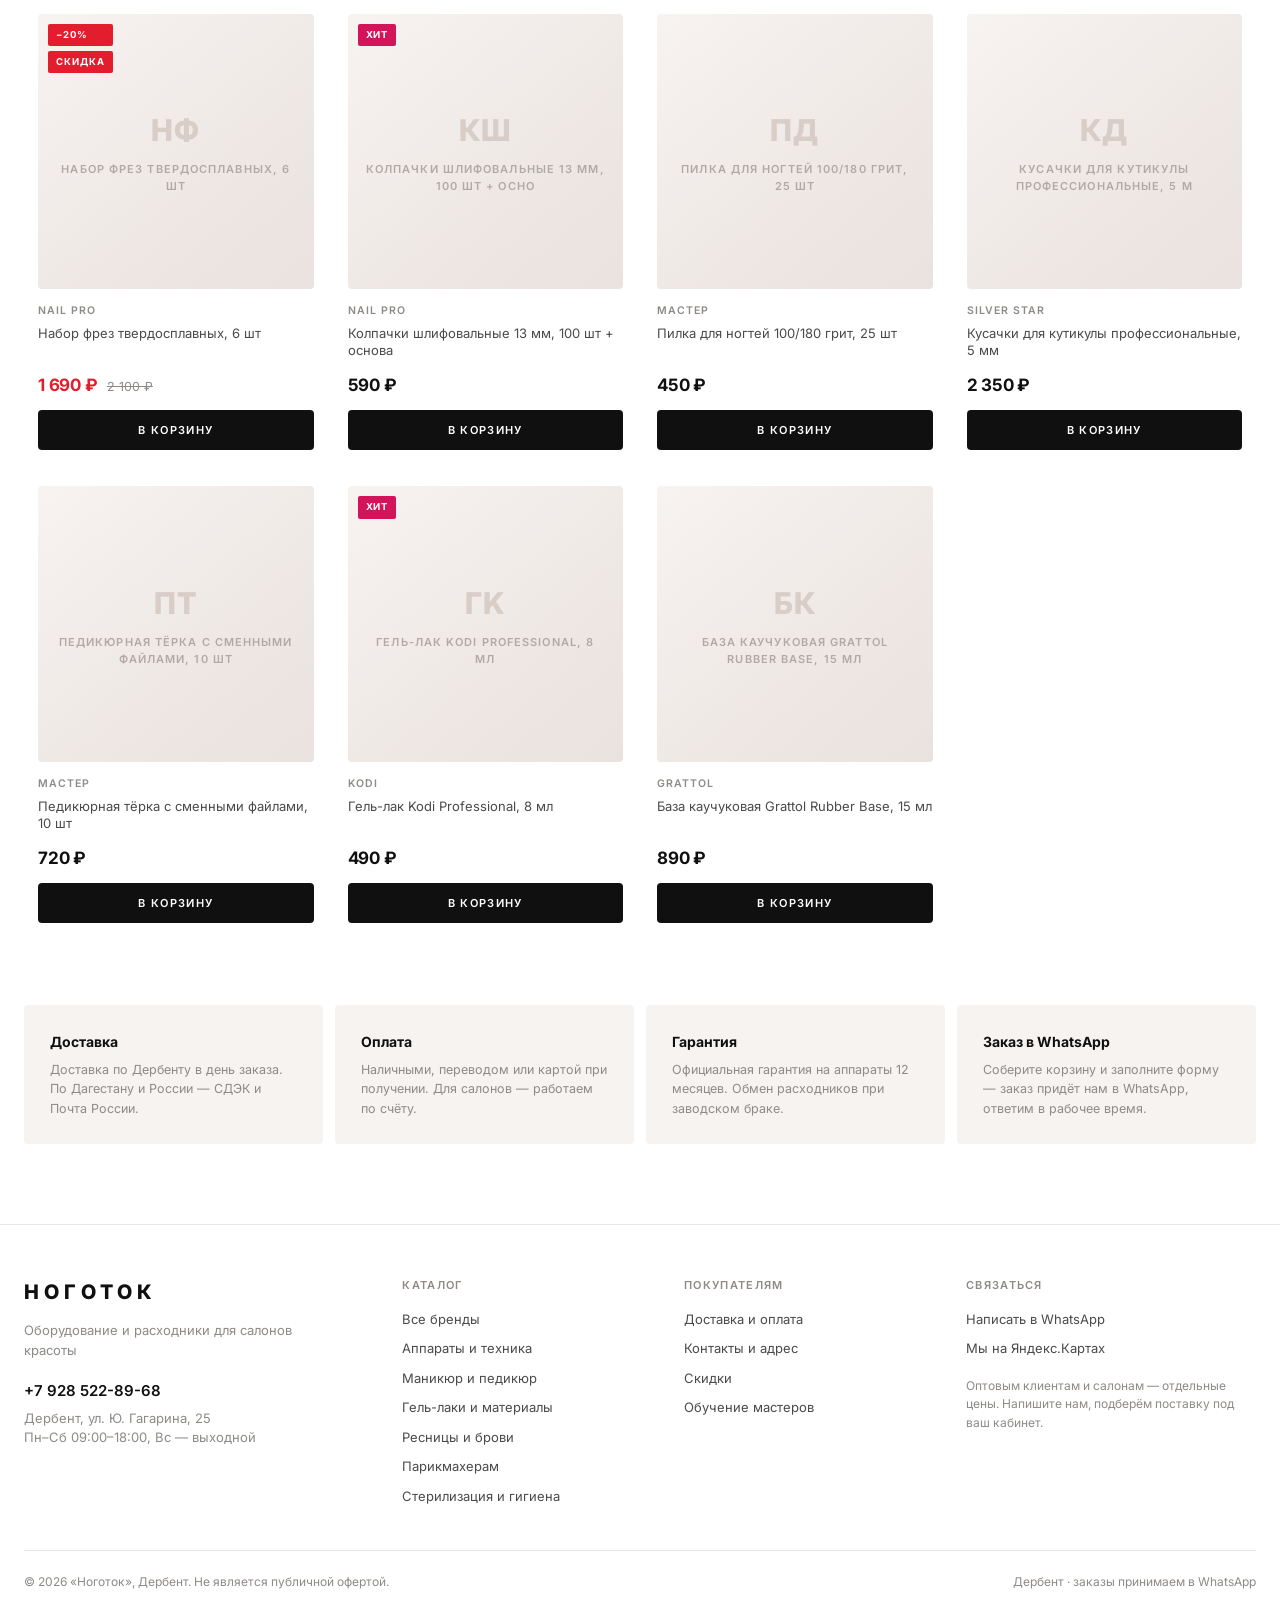
==== commit 24f2b163: "Многоуровневый каталог: подгруппы, раздел брендов и фильтры по характеристикам Co-Authored-By: Claud" ====
--- a/index.html
+++ b/index.html
@@ -8,7 +8,7 @@
 <link rel="preconnect" href="https://fonts.googleapis.com">
 <link rel="preconnect" href="https://fonts.gstatic.com" crossorigin>
 <link href="https://fonts.googleapis.com/css2?family=Inter:wght@400;500;600;700;800&display=swap" rel="stylesheet">
-<link rel="stylesheet" href="css/style.css?v=202609100215">
+<link rel="stylesheet" href="css/style.css?v=202609241528">
 <link rel="icon" href="data:image/svg+xml,<svg xmlns='http://www.w3.org/2000/svg' viewBox='0 0 100 100'><text y='.9em' font-size='90'>💅</text></svg>">
 </head>
 <body>
@@ -142,6 +142,6 @@
 
 <div class="toast" id="toast"></div>
 
-<script src="js/store.js?v=202609100215"></script>
+<script src="js/store.js?v=202609241528"></script>
 </body>
 </html>
--- a/css/style.css
+++ b/css/style.css
@@ -90,6 +90,16 @@
   font-size:13px;font-weight:500;transition:.16s;background:#fff;
 }
 .megamenu-item:hover{border-color:var(--ink);transform:translateY(-2px)}
+.megamenu-item .tx{flex:1;min-width:0}
+.megamenu-item .tx small{display:block;color:var(--muted);font-size:11px;margin-top:3px;font-weight:400}
+.megamenu-item .arr{color:var(--muted);font-size:20px;line-height:1;flex:none}
+.megamenu-head{
+  grid-column:1/-1;display:flex;align-items:center;gap:16px;padding:0 4px 14px;margin-bottom:4px;
+  border-bottom:1px solid var(--line);
+}
+.megamenu-head button{font-size:13px;color:var(--muted)}
+.megamenu-head button:hover{color:var(--ink)}
+.megamenu-head b{font-size:13px;letter-spacing:.12em;text-transform:uppercase}
 .megamenu-item span.ic{
   width:38px;height:38px;border-radius:50%;background:var(--surface);display:grid;place-items:center;font-size:15px;flex:none;
 }
@@ -159,6 +169,20 @@
 }
 .card-buy:hover{background:var(--accent)}
 .card-buy.added{background:var(--ok)}
+.card-ctl{margin-top:12px}
+.card-ctl .card-buy{margin-top:0}
+.card-qty{
+  height:40px;display:flex;align-items:center;justify-content:space-between;
+  border:1px solid var(--ink);border-radius:var(--radius);background:#fff;overflow:hidden;
+}
+.card-qty button{
+  width:42px;height:100%;font-size:18px;line-height:1;font-weight:500;color:var(--ink);
+  display:grid;place-items:center;transition:.14s;
+}
+.card-qty button:hover{background:var(--surface)}
+.card-qty span{
+  font-size:13px;font-weight:600;flex:1;text-align:center;white-space:nowrap;
+}
 .card-buy[disabled]{background:var(--surface-2);color:var(--muted);cursor:not-allowed}
 
 /* ------------------------------------------------------------------ каталог */
@@ -171,6 +195,19 @@
 .crumbs a:hover{color:var(--ink)}
 .page-title{font-size:34px;font-weight:700;margin:6px 0 4px}
 .page-sub{color:var(--muted);font-size:13px;margin-bottom:6px}
+.subcats{display:flex;flex-wrap:wrap;gap:8px;margin:18px 0 4px}
+.subcats a{
+  display:inline-flex;align-items:center;gap:8px;padding:9px 15px;border:1px solid var(--line);
+  border-radius:20px;font-size:13px;background:#fff;transition:.16s;
+}
+.subcats a:hover{border-color:var(--ink)}
+.subcats a.on{background:var(--ink);color:#fff;border-color:var(--ink)}
+.subcats a b{font-weight:600;color:var(--muted);font-size:11.5px}
+.subcats a.on b{color:rgba(255,255,255,.7)}
+.filters ul.checks{gap:11px}
+.filters ul.checks .check{font-size:13px}
+.filters li.sub a{padding-left:14px;font-size:12.5px;color:var(--muted)}
+.filters li.sub a:hover,.filters li.sub a.on{color:var(--accent)}
 .filters h4{font-size:11px;letter-spacing:.12em;text-transform:uppercase;margin:26px 0 12px;color:var(--muted)}
 .filters ul{list-style:none;margin:0;padding:0;display:flex;flex-direction:column;gap:9px}
 .filters li a{font-size:13px;color:var(--ink-2);display:flex;justify-content:space-between;gap:8px}
@@ -329,7 +366,20 @@
   .btn.filter-toggle{display:inline-flex}
   .filters{display:none;border:1px solid var(--line);border-radius:var(--radius);padding:2px 20px 22px;margin-bottom:22px}
   .filters.is-open{display:grid;grid-template-columns:repeat(2,1fr);gap:0 26px}
-  .filters h4{margin-top:22px}
+  .subcats{display:flex;flex-wrap:wrap;gap:8px;margin:18px 0 4px}
+.subcats a{
+  display:inline-flex;align-items:center;gap:8px;padding:9px 15px;border:1px solid var(--line);
+  border-radius:20px;font-size:13px;background:#fff;transition:.16s;
+}
+.subcats a:hover{border-color:var(--ink)}
+.subcats a.on{background:var(--ink);color:#fff;border-color:var(--ink)}
+.subcats a b{font-weight:600;color:var(--muted);font-size:11.5px}
+.subcats a.on b{color:rgba(255,255,255,.7)}
+.filters ul.checks{gap:11px}
+.filters ul.checks .check{font-size:13px}
+.filters li.sub a{padding-left:14px;font-size:12.5px;color:var(--muted)}
+.filters li.sub a:hover,.filters li.sub a.on{color:var(--accent)}
+.filters h4{margin-top:22px}
 }
 
 @media (max-width:720px){
@@ -355,7 +405,17 @@
   .navbar .wrap{height:42px;gap:22px}
   .megamenu-panel{min-height:100%;padding:18px 0 30px}
   .megamenu-item{padding:13px 14px;font-size:12.5px}
-  .megamenu-item span.ic{width:32px;height:32px;font-size:13px}
+  .megamenu-item .tx{flex:1;min-width:0}
+.megamenu-item .tx small{display:block;color:var(--muted);font-size:11px;margin-top:3px;font-weight:400}
+.megamenu-item .arr{color:var(--muted);font-size:20px;line-height:1;flex:none}
+.megamenu-head{
+  grid-column:1/-1;display:flex;align-items:center;gap:16px;padding:0 4px 14px;margin-bottom:4px;
+  border-bottom:1px solid var(--line);
+}
+.megamenu-head button{font-size:13px;color:var(--muted)}
+.megamenu-head button:hover{color:var(--ink)}
+.megamenu-head b{font-size:13px;letter-spacing:.12em;text-transform:uppercase}
+.megamenu-item span.ic{width:32px;height:32px;font-size:13px}
 
   /* баннер */
   .hero{margin-top:0}
@@ -384,6 +444,9 @@
   .chip{font-size:9px;padding:3px 6px}
 
   /* каталог */
+  .subcats{flex-wrap:nowrap;overflow-x:auto;scrollbar-width:none;margin:14px -14px 0;padding:0 14px 4px}
+  .subcats::-webkit-scrollbar{display:none}
+  .subcats a{white-space:nowrap;flex:none}
   .crumbs{font-size:11.5px;padding:14px 0 4px}
   .page-title{font-size:23px}
   .page-sub{font-size:12.5px}
@@ -420,6 +483,13 @@
 
   .contact-actions .btn{width:100%}
 
+  /* поля ввода 16px, иначе телефон приближает страницу при нажатии на поле */
+  input,select,textarea,.search input,.field input,.field textarea,.field select,
+  .toolbar select,.price-row input{font-size:16px}
+  .search input{height:46px}
+  .card-qty{height:44px}
+  .card-qty button{width:44px}
+
   /* низ страницы */
   .usp{padding:34px 0 0;gap:8px}
   .usp div{padding:20px}
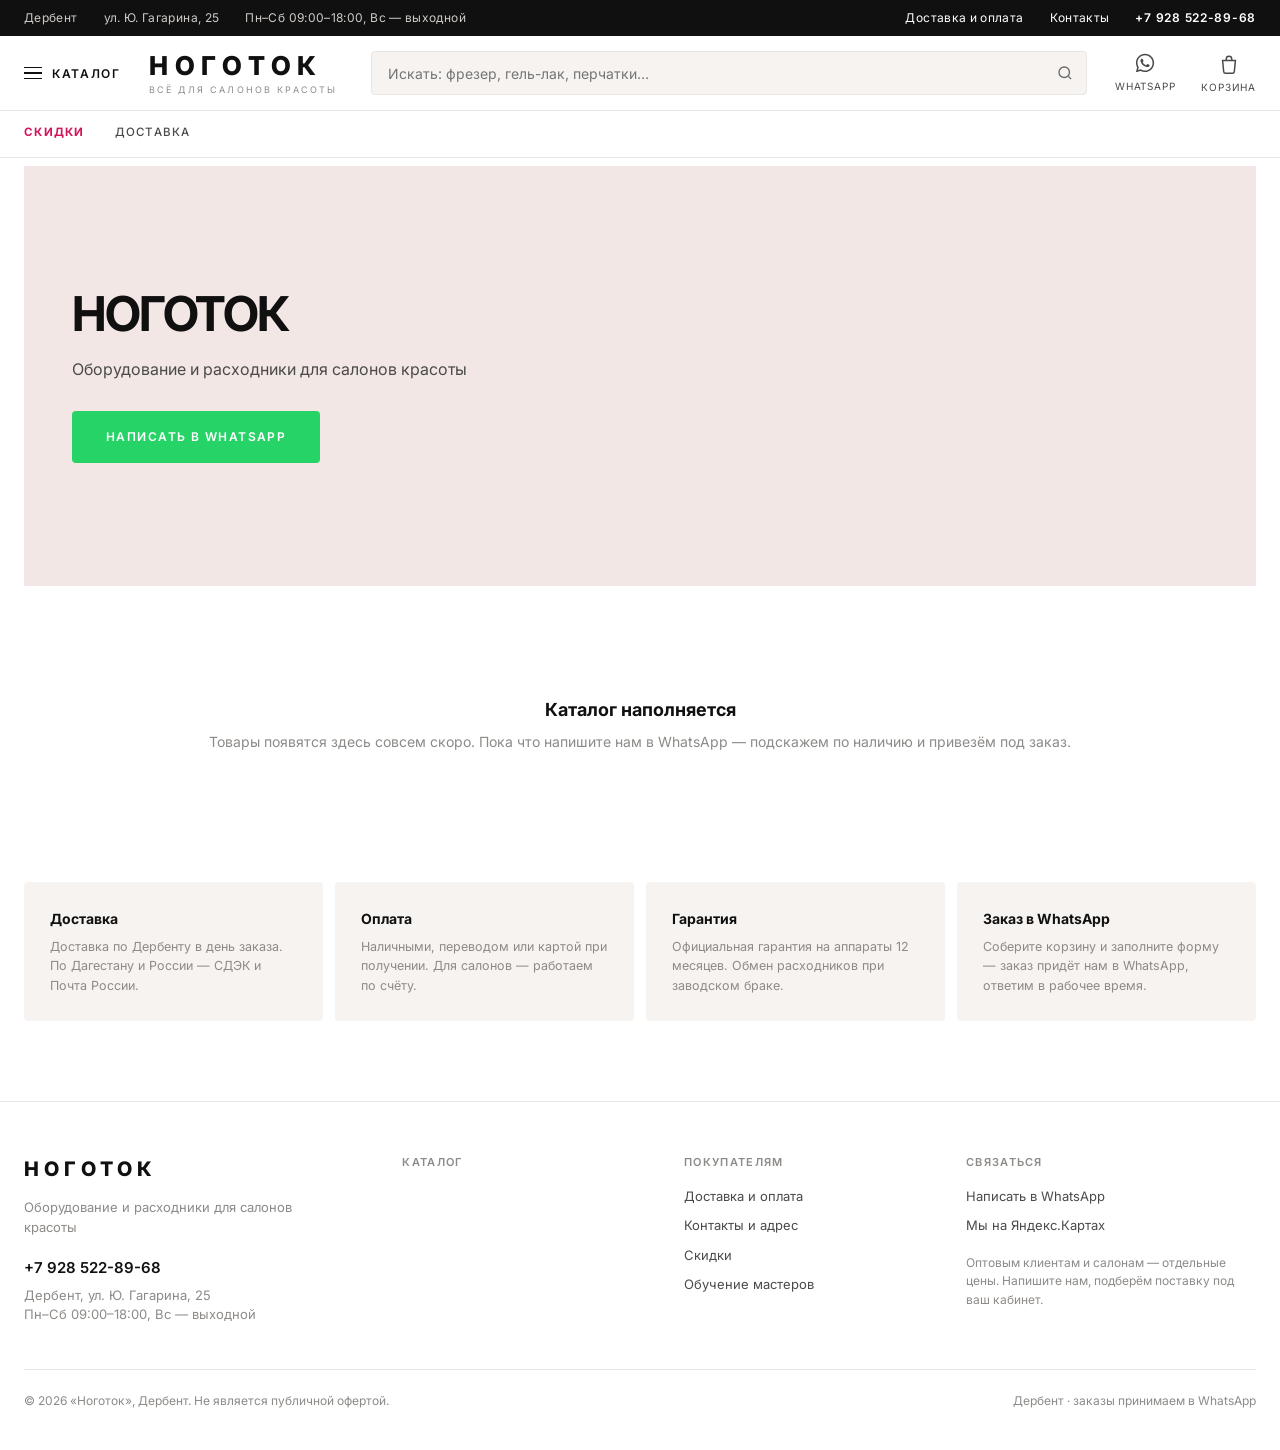
==== commit 704edd9c: "Чистый каталог и справочники: бренды, категории и характеристики управляются из панели Co-Authored-B" ====
--- a/index.html
+++ b/index.html
@@ -8,7 +8,7 @@
 <link rel="preconnect" href="https://fonts.googleapis.com">
 <link rel="preconnect" href="https://fonts.gstatic.com" crossorigin>
 <link href="https://fonts.googleapis.com/css2?family=Inter:wght@400;500;600;700;800&display=swap" rel="stylesheet">
-<link rel="stylesheet" href="css/style.css?v=202609241528">
+<link rel="stylesheet" href="css/style.css?v=202609271607">
 <link rel="icon" href="data:image/svg+xml,<svg xmlns='http://www.w3.org/2000/svg' viewBox='0 0 100 100'><text y='.9em' font-size='90'>💅</text></svg>">
 </head>
 <body>
@@ -142,6 +142,6 @@
 
 <div class="toast" id="toast"></div>
 
-<script src="js/store.js?v=202609241528"></script>
+<script src="js/store.js?v=202609271607"></script>
 </body>
 </html>
--- a/css/style.css
+++ b/css/style.css
@@ -208,6 +208,39 @@
 .filters ul.checks .check{font-size:13px}
 .filters li.sub a{padding-left:14px;font-size:12.5px;color:var(--muted)}
 .filters li.sub a:hover,.filters li.sub a.on{color:var(--accent)}
+/* ------------------------------------------------- панель фильтров */
+.filters-back{display:none}
+.filters-head{display:none}
+.filters-foot{display:none}
+.fgroup + .fgroup{margin-top:4px}
+.finput{
+  width:100%;height:42px;border:1px solid var(--line);border-radius:var(--radius);
+  padding:0 12px;background:#fff;font-size:13px;
+}
+.finput:focus{outline:none;border-color:var(--ink)}
+.more-link{font-size:12px;color:var(--ink-2);border-bottom:1px dashed var(--line);margin-top:10px;padding-bottom:1px}
+.more-link:hover{color:var(--accent);border-color:var(--accent)}
+.checks li.hidden{display:none}
+
+.range{padding:2px 2px 0}
+.range-vals{display:flex;justify-content:space-between;margin-bottom:14px}
+.range-vals span{font-size:11.5px;font-weight:600;background:var(--surface);padding:4px 9px;border-radius:3px}
+.range-track{position:relative;height:26px}
+.range-track::before{content:'';position:absolute;top:11px;left:0;right:0;height:3px;background:var(--line);border-radius:3px}
+.range-fill{position:absolute;top:11px;height:3px;background:var(--ink);border-radius:3px}
+.range-track input[type=range]{
+  position:absolute;top:0;left:0;width:100%;height:26px;margin:0;background:none;
+  -webkit-appearance:none;appearance:none;pointer-events:none;
+}
+.range-track input[type=range]::-webkit-slider-thumb{
+  -webkit-appearance:none;width:18px;height:18px;border-radius:50%;background:#fff;
+  border:2px solid var(--ink);cursor:pointer;pointer-events:auto;
+}
+.range-track input[type=range]::-moz-range-thumb{
+  width:18px;height:18px;border-radius:50%;background:#fff;border:2px solid var(--ink);
+  cursor:pointer;pointer-events:auto;
+}
+
 .filters h4{font-size:11px;letter-spacing:.12em;text-transform:uppercase;margin:26px 0 12px;color:var(--muted)}
 .filters ul{list-style:none;margin:0;padding:0;display:flex;flex-direction:column;gap:9px}
 .filters li a{font-size:13px;color:var(--ink-2);display:flex;justify-content:space-between;gap:8px}
@@ -219,7 +252,9 @@
 .check input{width:16px;height:16px;accent-color:var(--accent)}
 .btn.filter-toggle{display:none;margin:6px 0 18px}
 .filter-toggle .n{background:var(--accent);color:#fff;border-radius:20px;padding:1px 7px;font-size:10px;margin-left:8px}
-.toolbar{display:flex;justify-content:space-between;align-items:center;gap:16px;margin-bottom:18px;flex-wrap:wrap}
+.toolbar{display:flex;align-items:center;gap:14px;margin:18px 0;flex-wrap:wrap}
+.toolbar .count{margin-left:auto}
+.btn.filter-toggle{margin:0}
 .toolbar select{height:38px;border:1px solid var(--line);border-radius:var(--radius);padding:0 32px 0 12px;background:#fff}
 .count{color:var(--muted);font-size:13px}
 .empty{padding:70px 0;text-align:center;color:var(--muted)}
@@ -364,22 +399,24 @@
   .catalog{grid-template-columns:1fr;gap:0}
   .two-col{grid-template-columns:1fr;gap:22px;padding:16px 0 34px}
   .btn.filter-toggle{display:inline-flex}
-  .filters{display:none;border:1px solid var(--line);border-radius:var(--radius);padding:2px 20px 22px;margin-bottom:22px}
-  .filters.is-open{display:grid;grid-template-columns:repeat(2,1fr);gap:0 26px}
-  .subcats{display:flex;flex-wrap:wrap;gap:8px;margin:18px 0 4px}
-.subcats a{
-  display:inline-flex;align-items:center;gap:8px;padding:9px 15px;border:1px solid var(--line);
-  border-radius:20px;font-size:13px;background:#fff;transition:.16s;
-}
-.subcats a:hover{border-color:var(--ink)}
-.subcats a.on{background:var(--ink);color:#fff;border-color:var(--ink)}
-.subcats a b{font-weight:600;color:var(--muted);font-size:11.5px}
-.subcats a.on b{color:rgba(255,255,255,.7)}
-.filters ul.checks{gap:11px}
-.filters ul.checks .check{font-size:13px}
-.filters li.sub a{padding-left:14px;font-size:12.5px;color:var(--muted)}
-.filters li.sub a:hover,.filters li.sub a.on{color:var(--accent)}
-.filters h4{margin-top:22px}
+  .filters{
+    position:fixed;top:0;left:0;bottom:0;width:340px;max-width:88vw;z-index:85;background:#fff;
+    display:flex;flex-direction:column;transform:translateX(-100%);transition:transform .28s cubic-bezier(.4,0,.2,1);
+    box-shadow:var(--shadow);padding:0;margin:0;border:0;
+  }
+  .filters.is-open{transform:none}
+  .filters-back{display:block;position:fixed;inset:0;background:rgba(16,16,16,.4);z-index:84;
+    opacity:0;pointer-events:none;transition:.25s}
+  .filters-back.on{opacity:1;pointer-events:auto}
+  .filters-head{display:flex;align-items:center;justify-content:space-between;padding:18px;
+    border-bottom:1px solid var(--line);flex:none}
+  .filters-head b{font-size:12px;letter-spacing:.14em;text-transform:uppercase}
+  .filters-head button{font-size:26px;line-height:1;color:var(--ink-2)}
+  .filters-body{flex:1;overflow-y:auto;padding:4px 18px 20px}
+  .filters-foot{display:flex;gap:10px;padding:14px 18px calc(16px + env(safe-area-inset-bottom));
+    border-top:1px solid var(--line);background:#fff;flex:none}
+  .filters-foot .btn{flex:1;height:48px}
+  .filters h4{margin-top:22px}
 }
 
 @media (max-width:720px){
@@ -405,17 +442,7 @@
   .navbar .wrap{height:42px;gap:22px}
   .megamenu-panel{min-height:100%;padding:18px 0 30px}
   .megamenu-item{padding:13px 14px;font-size:12.5px}
-  .megamenu-item .tx{flex:1;min-width:0}
-.megamenu-item .tx small{display:block;color:var(--muted);font-size:11px;margin-top:3px;font-weight:400}
-.megamenu-item .arr{color:var(--muted);font-size:20px;line-height:1;flex:none}
-.megamenu-head{
-  grid-column:1/-1;display:flex;align-items:center;gap:16px;padding:0 4px 14px;margin-bottom:4px;
-  border-bottom:1px solid var(--line);
-}
-.megamenu-head button{font-size:13px;color:var(--muted)}
-.megamenu-head button:hover{color:var(--ink)}
-.megamenu-head b{font-size:13px;letter-spacing:.12em;text-transform:uppercase}
-.megamenu-item span.ic{width:32px;height:32px;font-size:13px}
+  .megamenu-item span.ic{width:32px;height:32px;font-size:13px}
 
   /* баннер */
   .hero{margin-top:0}
@@ -451,9 +478,10 @@
   .page-title{font-size:23px}
   .page-sub{font-size:12.5px}
   .filters.is-open{display:block;padding:2px 16px 20px}
-  .toolbar{gap:10px;margin-bottom:14px}
-  .toolbar select{flex:1;min-width:0;height:42px}
-  .count{width:100%;order:-1}
+  .toolbar{gap:10px;margin:14px 0}
+  .toolbar .btn.filter-toggle{flex:1;height:44px}
+  .toolbar select{flex:1;min-width:0;height:44px}
+  .toolbar .count{width:100%;order:3;margin-left:0;font-size:12px}
 
   /* страница товара */
   .product{grid-template-columns:1fr;padding:14px 0 40px;gap:24px}
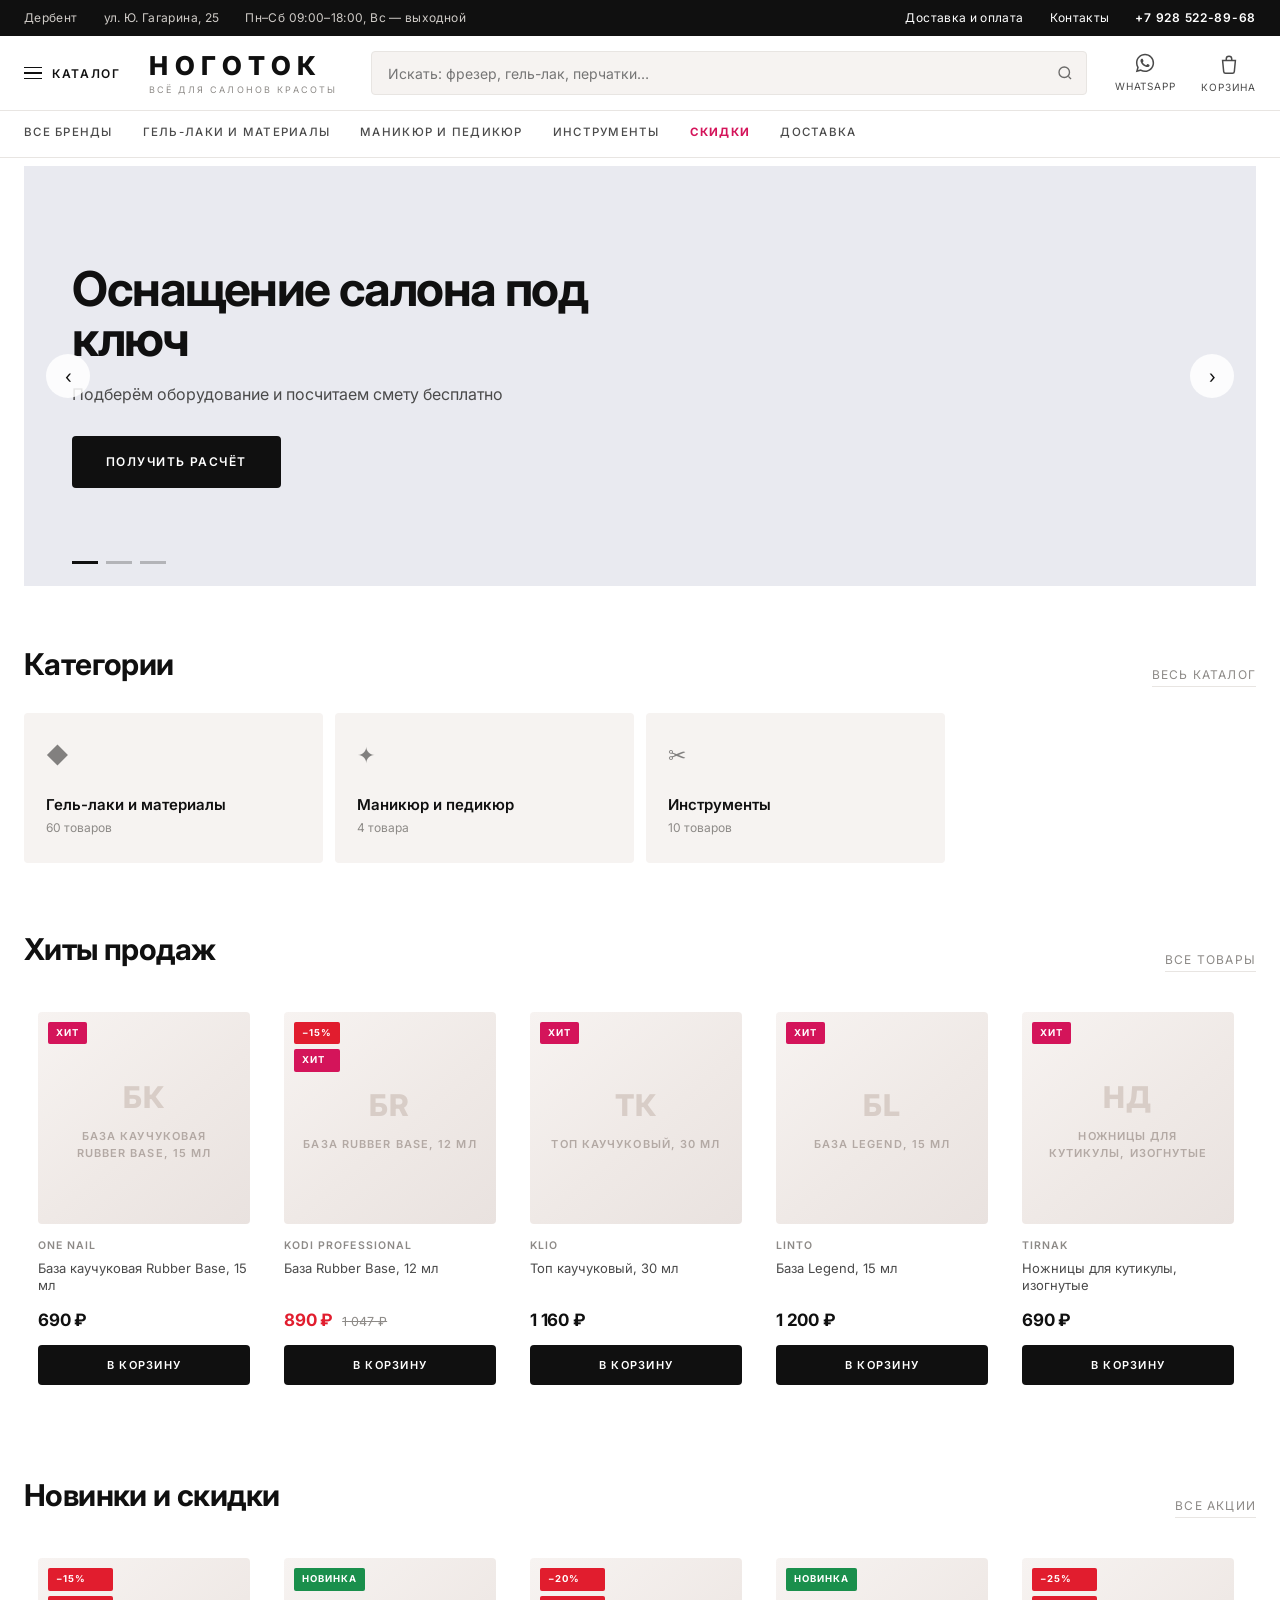
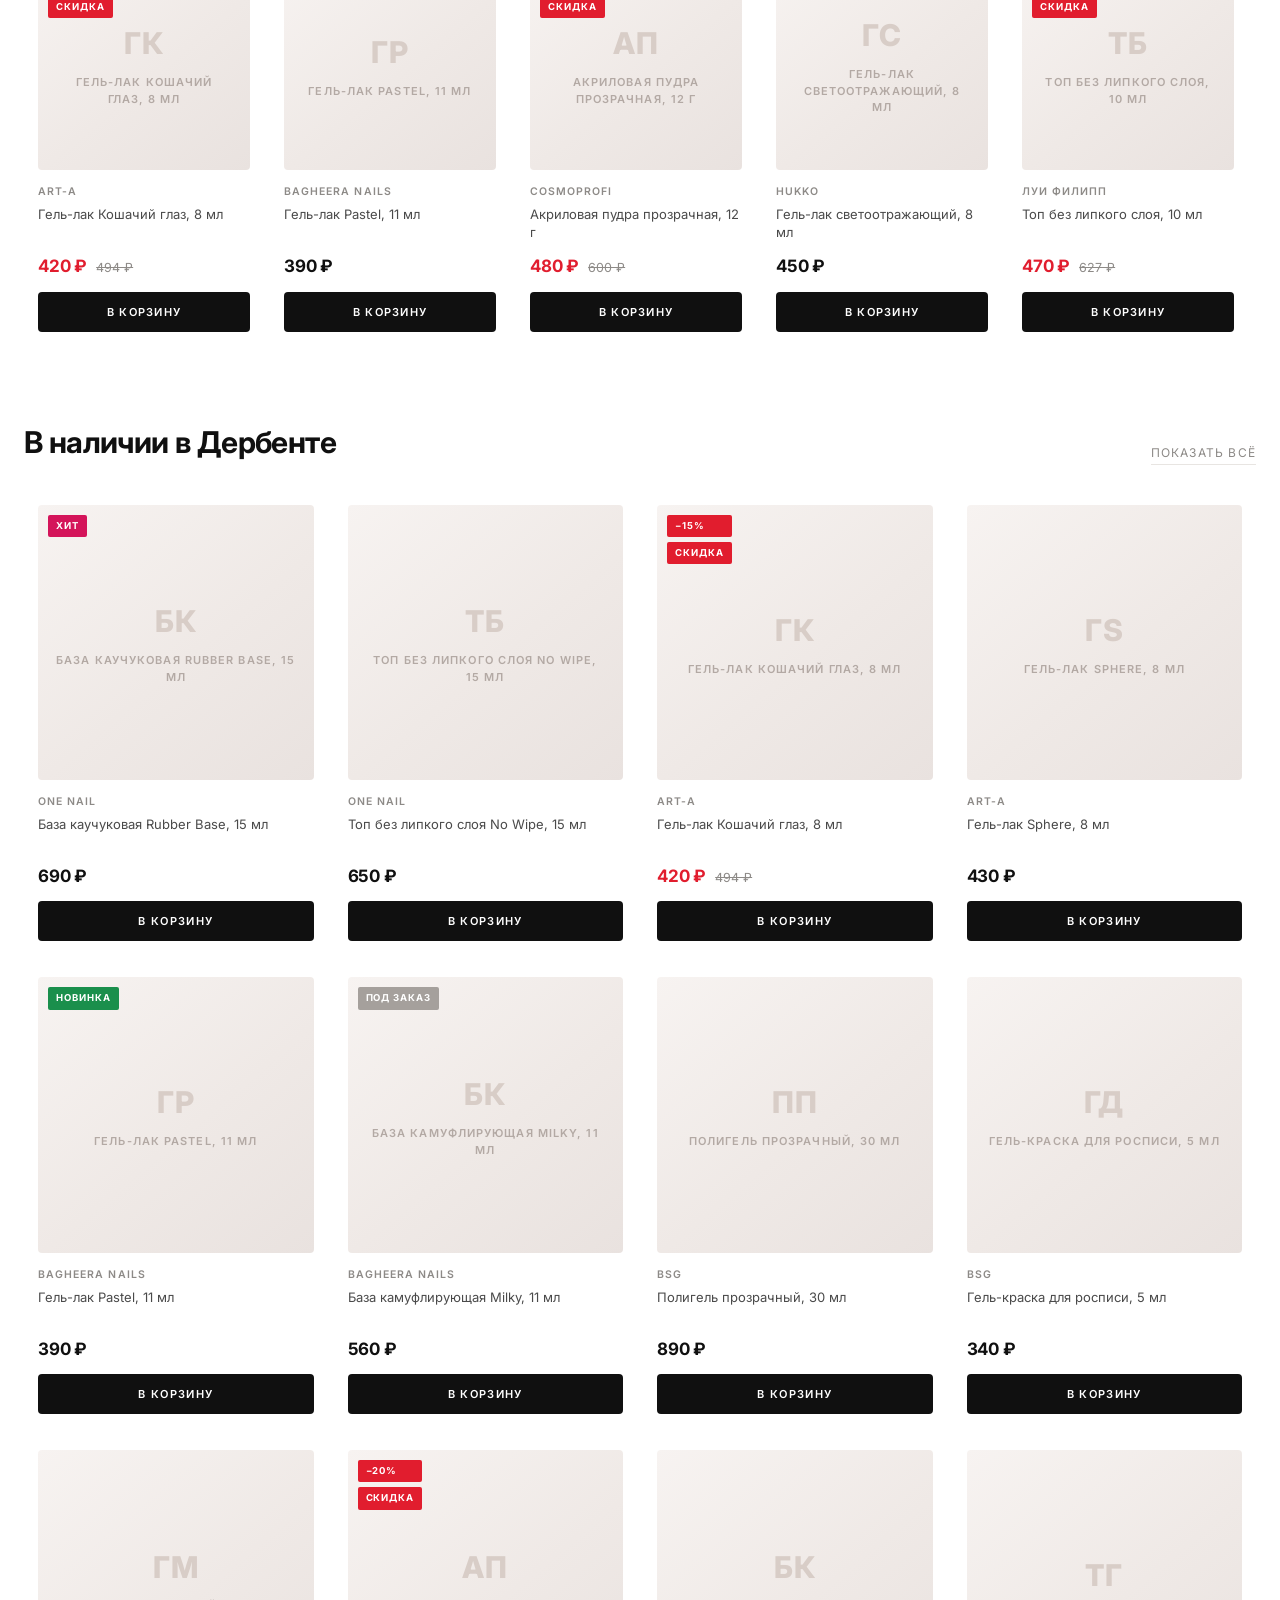
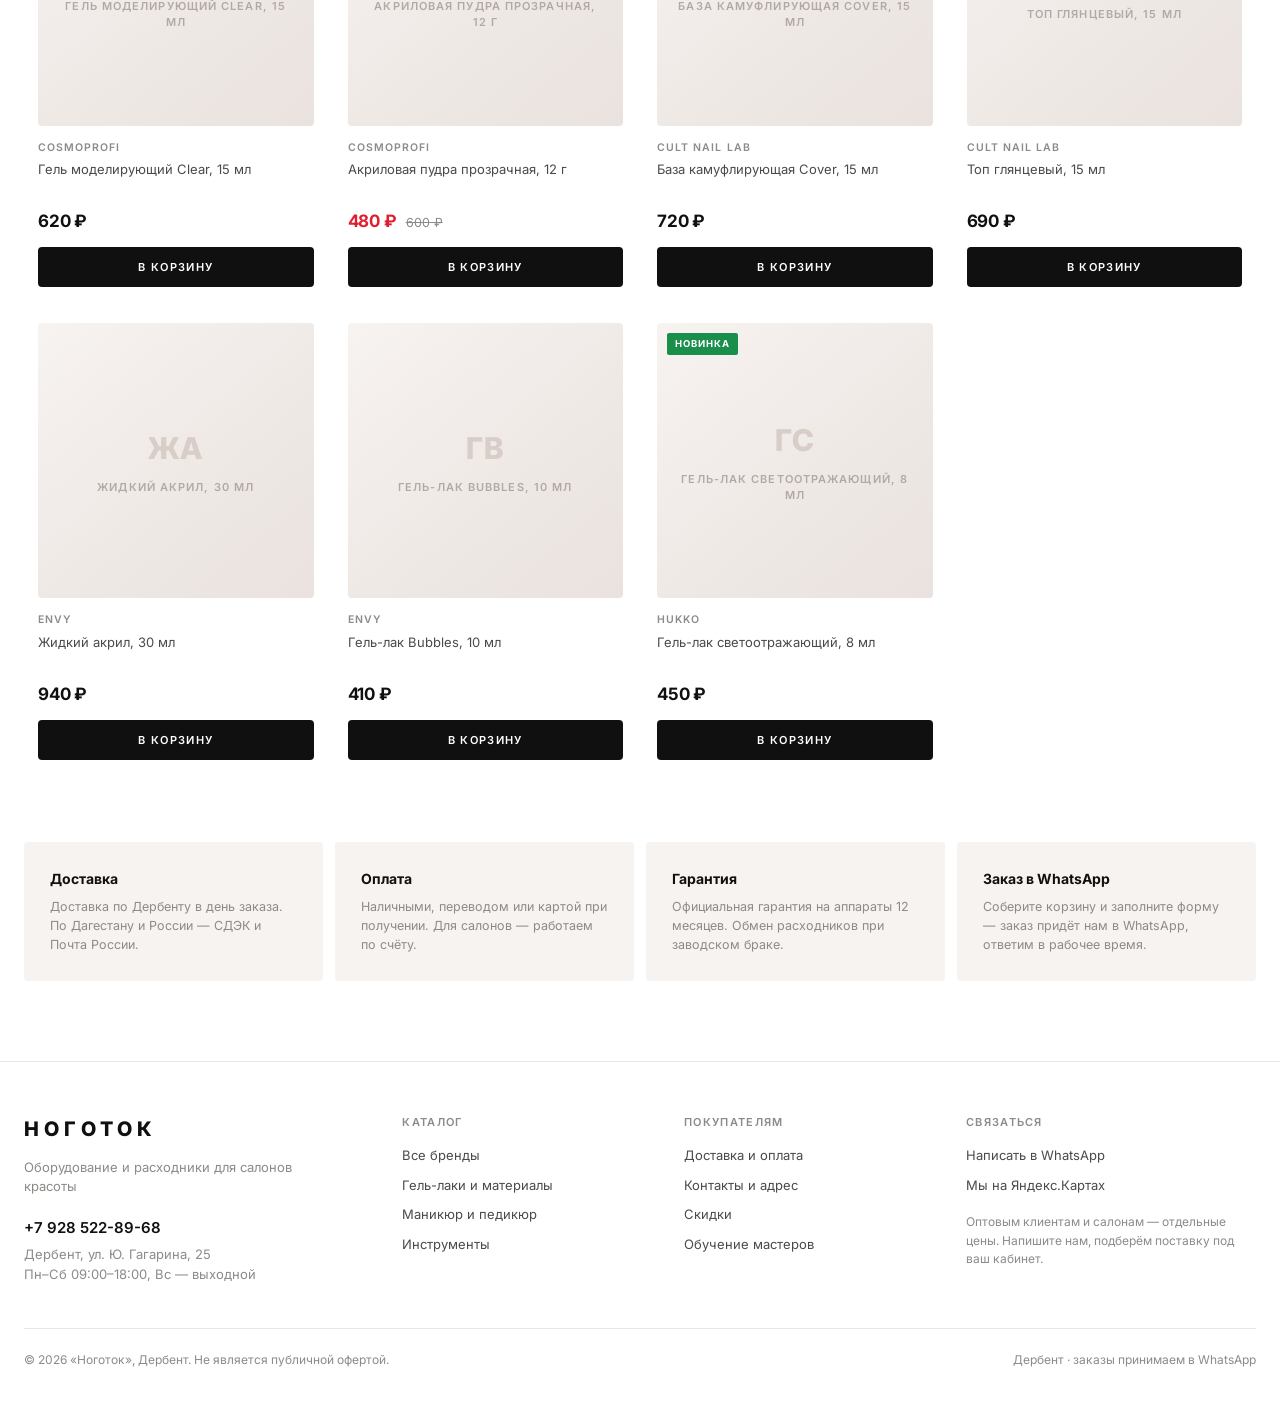
==== commit 25821356: "Каталог наполнен: 37 брендов, 74 позиции, разделы и характеристики под фильтры Co-Authored-By: Claud" ====
--- a/index.html
+++ b/index.html
@@ -8,7 +8,7 @@
 <link rel="preconnect" href="https://fonts.googleapis.com">
 <link rel="preconnect" href="https://fonts.gstatic.com" crossorigin>
 <link href="https://fonts.googleapis.com/css2?family=Inter:wght@400;500;600;700;800&display=swap" rel="stylesheet">
-<link rel="stylesheet" href="css/style.css?v=202609271607">
+<link rel="stylesheet" href="css/style.css?v=202609271742">
 <link rel="icon" href="data:image/svg+xml,<svg xmlns='http://www.w3.org/2000/svg' viewBox='0 0 100 100'><text y='.9em' font-size='90'>💅</text></svg>">
 </head>
 <body>
@@ -142,6 +142,6 @@
 
 <div class="toast" id="toast"></div>
 
-<script src="js/store.js?v=202609271607"></script>
+<script src="js/store.js?v=202609271742"></script>
 </body>
 </html>
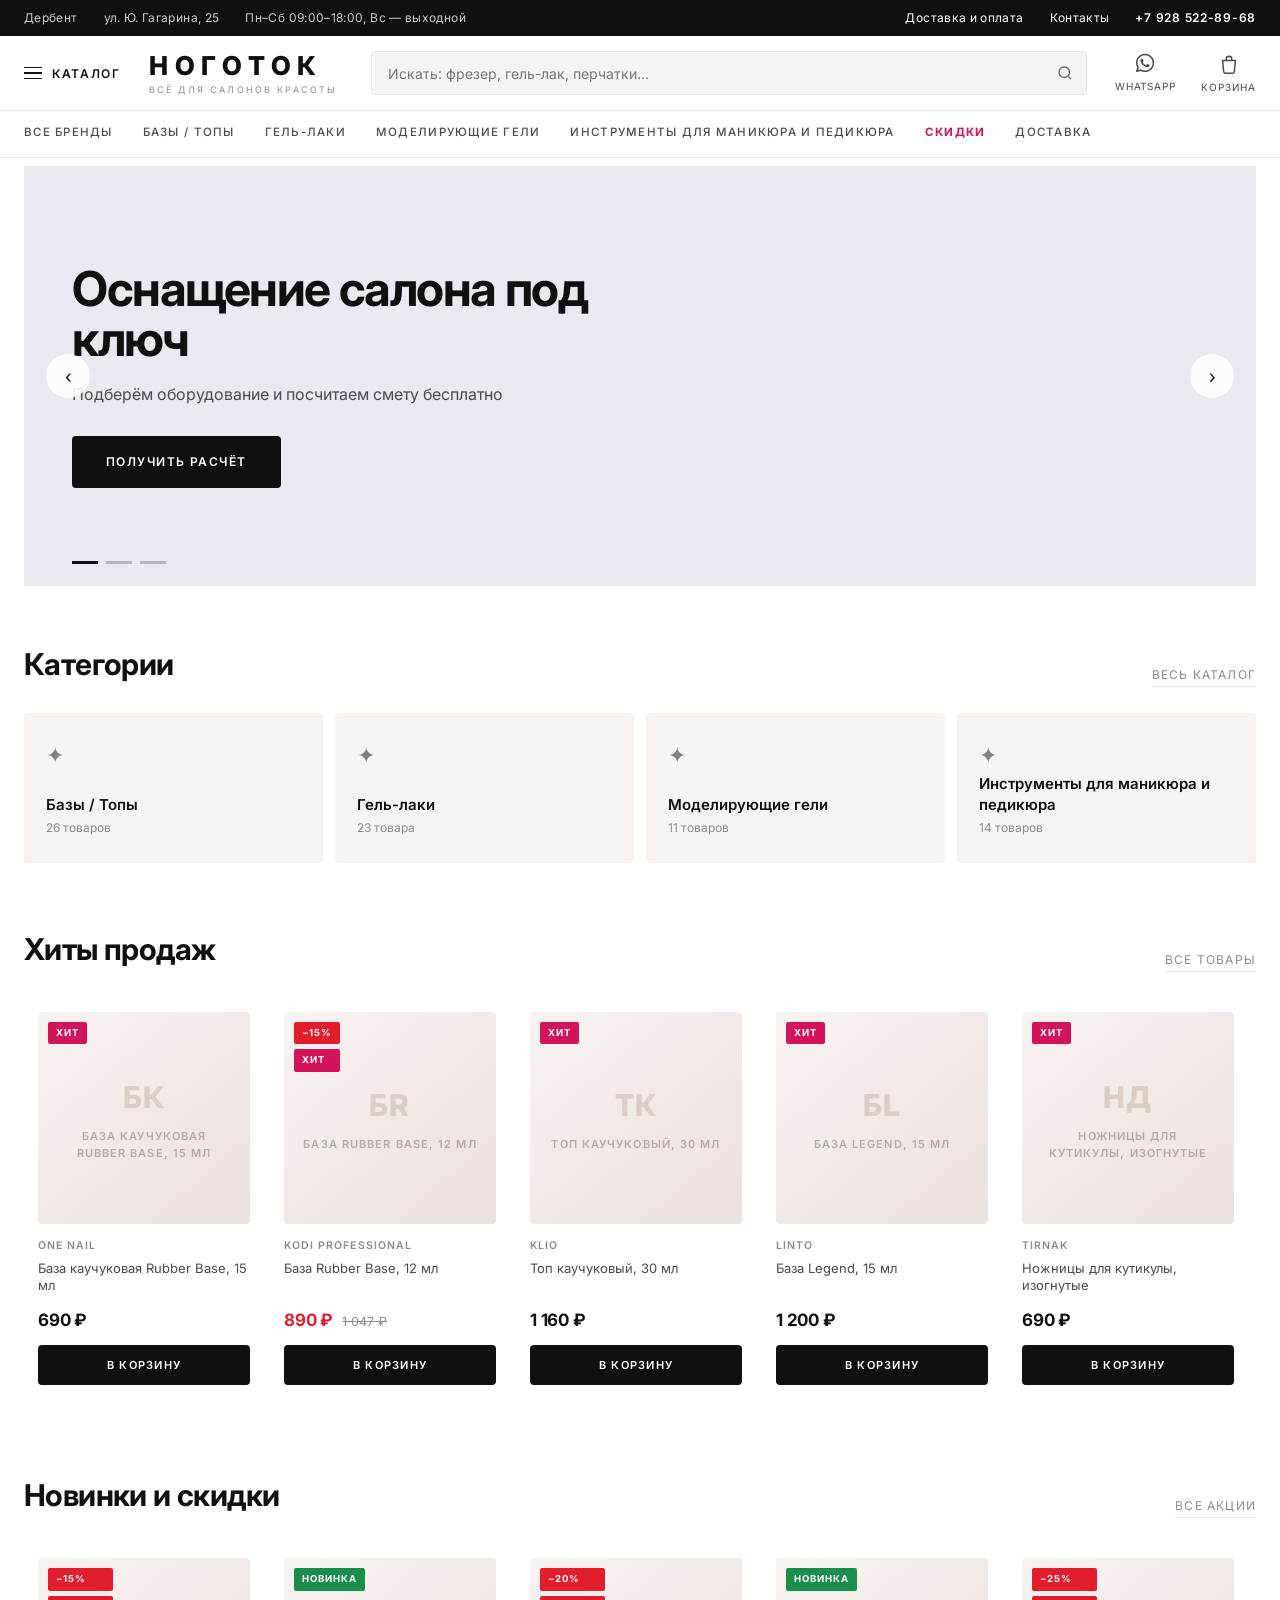
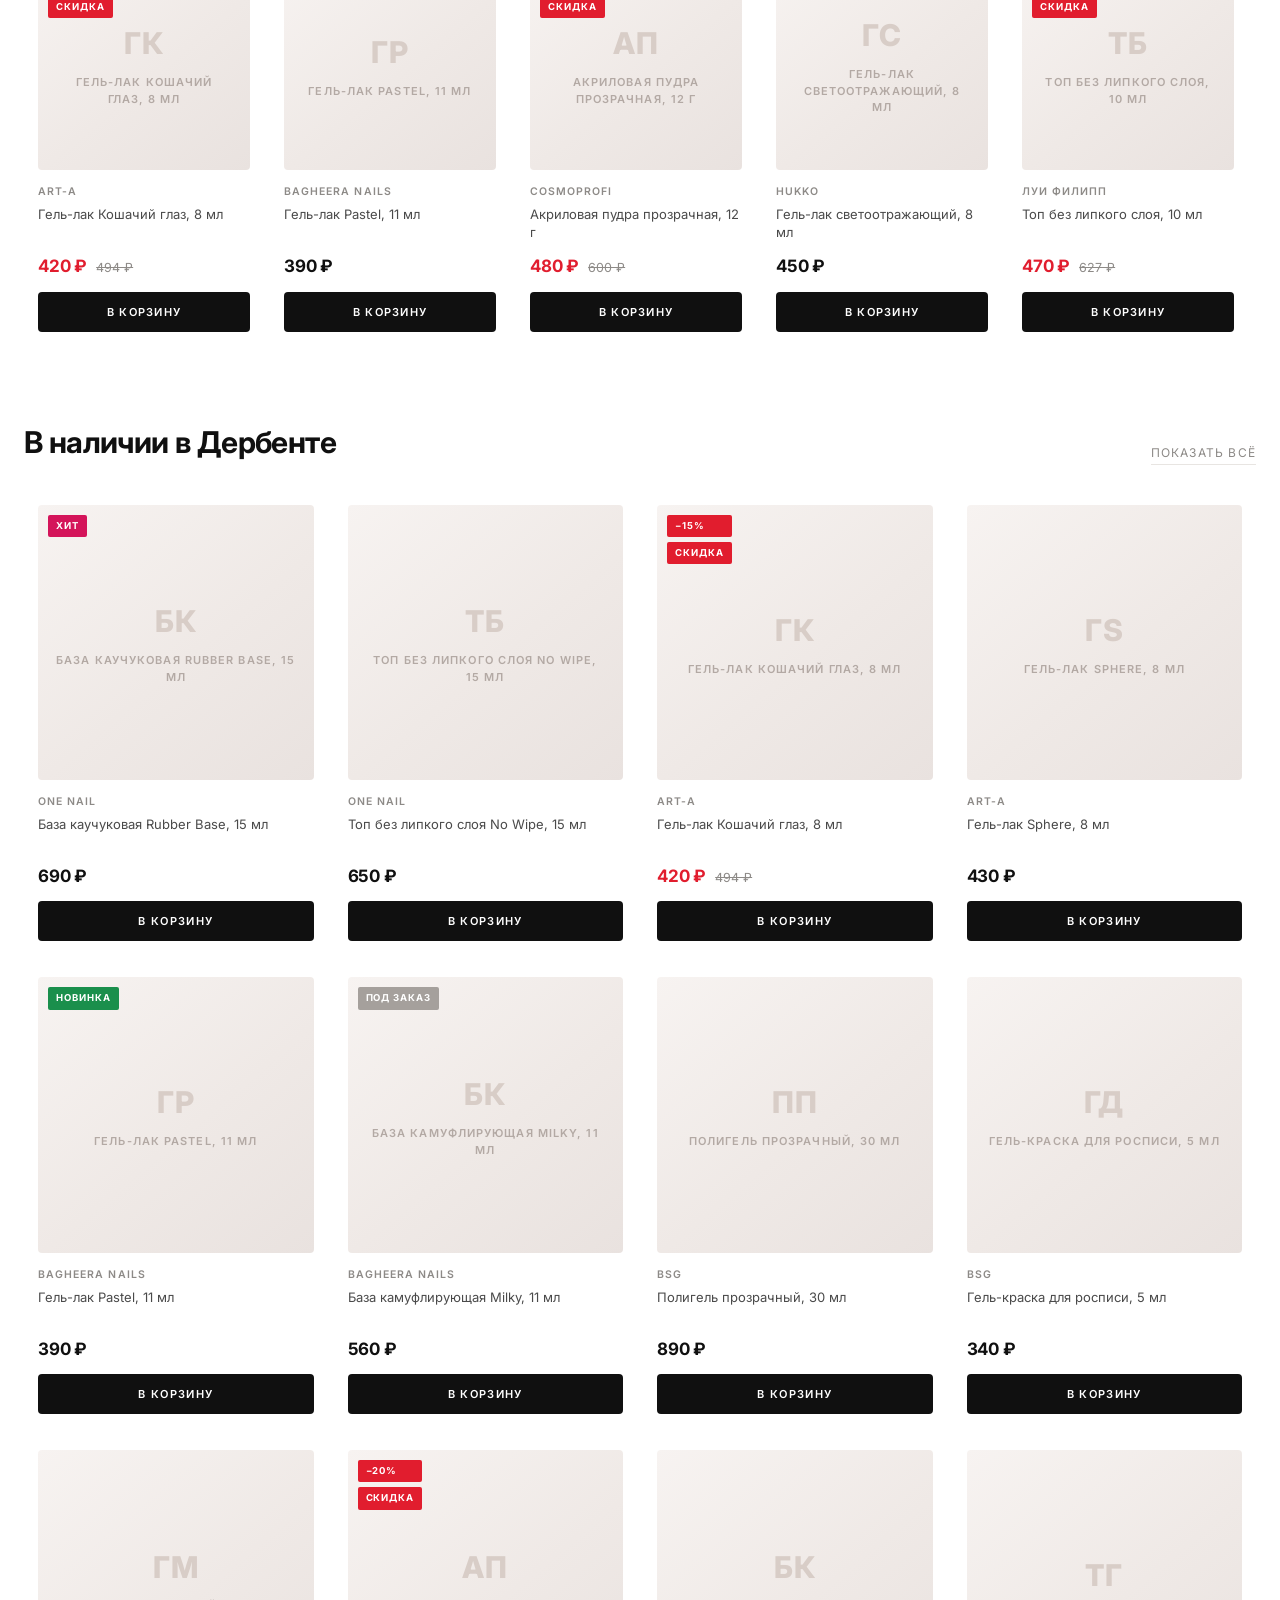
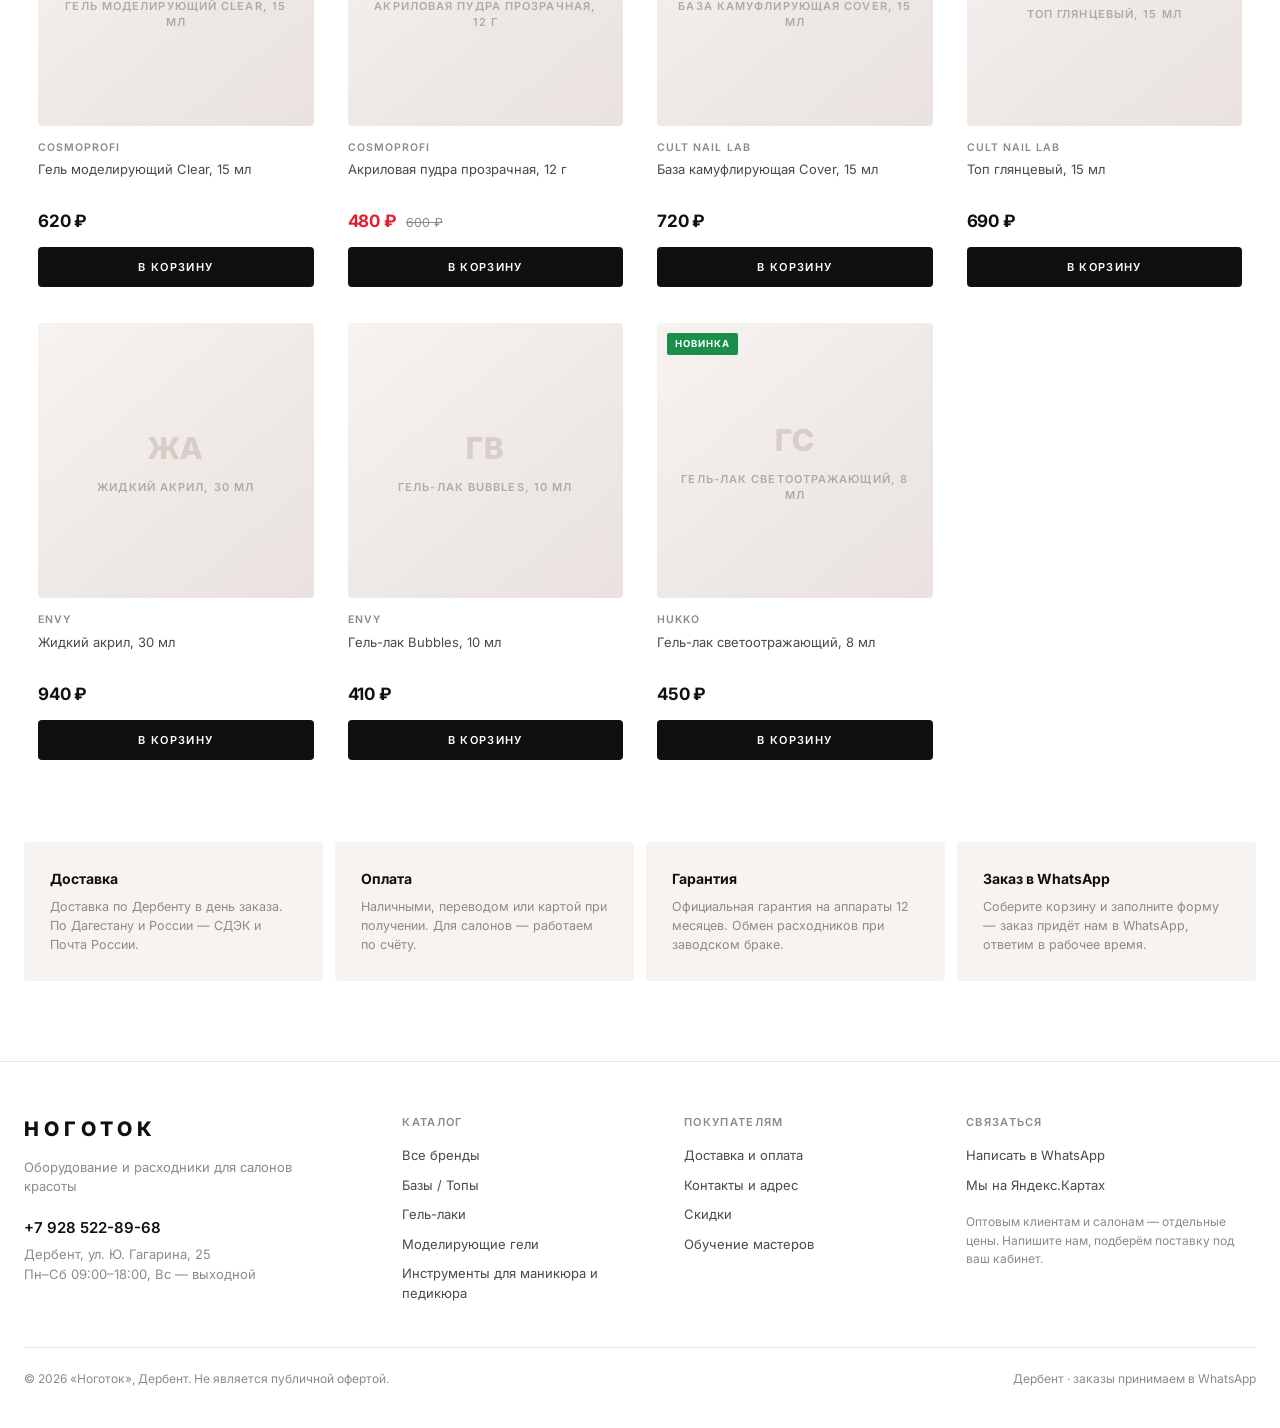
==== commit 045816c9: "Каталог по структуре образца: 28 разделов, 103 подгруппы и боковое меню с раскрывающимися списками C" ====
--- a/index.html
+++ b/index.html
@@ -8,7 +8,7 @@
 <link rel="preconnect" href="https://fonts.googleapis.com">
 <link rel="preconnect" href="https://fonts.gstatic.com" crossorigin>
 <link href="https://fonts.googleapis.com/css2?family=Inter:wght@400;500;600;700;800&display=swap" rel="stylesheet">
-<link rel="stylesheet" href="css/style.css?v=202609271742">
+<link rel="stylesheet" href="css/style.css?v=202609271904">
 <link rel="icon" href="data:image/svg+xml,<svg xmlns='http://www.w3.org/2000/svg' viewBox='0 0 100 100'><text y='.9em' font-size='90'>💅</text></svg>">
 </head>
 <body>
@@ -142,6 +142,6 @@
 
 <div class="toast" id="toast"></div>
 
-<script src="js/store.js?v=202609271742"></script>
+<script src="js/store.js?v=202609271904"></script>
 </body>
 </html>
--- a/css/style.css
+++ b/css/style.css
@@ -83,8 +83,41 @@
   position:fixed;left:0;right:0;bottom:0;top:var(--header-h);background:rgba(16,16,16,.35);z-index:55;display:none;
 }
 .megamenu.open{display:block}
-.megamenu-panel{background:#fff;padding:34px 0 44px;max-height:calc(100vh - var(--header-h));overflow:auto}
-.megamenu-grid{display:grid;grid-template-columns:repeat(5,1fr);gap:10px}
+.megamenu-panel{
+  background:#fff;width:390px;max-width:92vw;height:100%;overflow-y:auto;
+  padding:0 0 40px;box-shadow:var(--shadow);
+}
+.megamenu-grid{display:block}
+.ctree-head{
+  font-size:12px;letter-spacing:.14em;text-transform:uppercase;font-weight:600;
+  padding:20px 22px 14px;border-bottom:1px solid var(--line);position:sticky;top:0;background:#fff;z-index:2;
+}
+.ctree-empty{padding:26px 22px;color:var(--muted);font-size:13px}
+
+.ctree{list-style:none;margin:0;padding:0}
+.ctree .ctree-row{display:flex;align-items:stretch;border-bottom:1px solid var(--line)}
+.ctree .ctree-row a{
+  flex:1;min-width:0;padding:14px 8px 14px 22px;font-size:14px;line-height:1.35;
+  display:flex;align-items:center;gap:8px;transition:.14s;
+}
+.ctree .ctree-row a small{color:var(--muted);font-size:11.5px;font-weight:600}
+.ctree .ctree-row a:hover{color:var(--accent)}
+.ctree > li.on > .ctree-row > a{color:var(--accent);font-weight:600}
+.ctree-toggle{
+  width:52px;flex:none;font-size:22px;line-height:1;color:var(--muted);
+  display:grid;place-items:center;transition:transform .2s,color .14s;
+}
+.ctree-toggle:hover{color:var(--ink)}
+.ctree li.open > .ctree-row > .ctree-toggle{transform:rotate(90deg);color:var(--ink)}
+.ctree-sub{list-style:none;margin:0;padding:4px 0 10px;background:var(--surface)}
+.ctree-sub.hidden{display:none}
+.ctree-sub li a{
+  display:flex;justify-content:space-between;gap:10px;padding:10px 22px 10px 38px;
+  font-size:13px;color:var(--ink-2);
+}
+.ctree-sub li a:hover{color:var(--accent)}
+.ctree-sub li.on a{color:var(--accent);font-weight:600}
+.ctree-sub li a small{color:var(--muted);font-size:11.5px}
 .megamenu-item{
   display:flex;align-items:center;gap:12px;padding:16px 18px;border:1px solid var(--line);border-radius:var(--radius);
   font-size:13px;font-weight:500;transition:.16s;background:#fff;
@@ -241,6 +274,11 @@
   cursor:pointer;pointer-events:auto;
 }
 
+.filters .ctree{margin:0 -18px}
+.filters .ctree .ctree-row a{padding:11px 8px 11px 18px;font-size:13px}
+.filters .ctree-toggle{width:44px;font-size:19px}
+.filters .ctree-sub li a{padding:9px 18px 9px 32px;font-size:12.5px}
+.filters .ctree.flat .ctree-row{border-bottom:1px solid var(--line)}
 .filters h4{font-size:11px;letter-spacing:.12em;text-transform:uppercase;margin:26px 0 12px;color:var(--muted)}
 .filters ul{list-style:none;margin:0;padding:0;display:flex;flex-direction:column;gap:9px}
 .filters li a{font-size:13px;color:var(--ink-2);display:flex;justify-content:space-between;gap:8px}
@@ -416,7 +454,12 @@
   .filters-foot{display:flex;gap:10px;padding:14px 18px calc(16px + env(safe-area-inset-bottom));
     border-top:1px solid var(--line);background:#fff;flex:none}
   .filters-foot .btn{flex:1;height:48px}
-  .filters h4{margin-top:22px}
+  .filters .ctree{margin:0 -18px}
+.filters .ctree .ctree-row a{padding:11px 8px 11px 18px;font-size:13px}
+.filters .ctree-toggle{width:44px;font-size:19px}
+.filters .ctree-sub li a{padding:9px 18px 9px 32px;font-size:12.5px}
+.filters .ctree.flat .ctree-row{border-bottom:1px solid var(--line)}
+.filters h4{margin-top:22px}
 }
 
 @media (max-width:720px){
@@ -440,7 +483,7 @@
   .search{order:9;flex-basis:100%;max-width:none;margin-bottom:2px}
   .search input{height:42px}
   .navbar .wrap{height:42px;gap:22px}
-  .megamenu-panel{min-height:100%;padding:18px 0 30px}
+  .megamenu-panel{width:100%;max-width:100%;min-height:100%;padding:0 0 30px}
   .megamenu-item{padding:13px 14px;font-size:12.5px}
   .megamenu-item span.ic{width:32px;height:32px;font-size:13px}
 
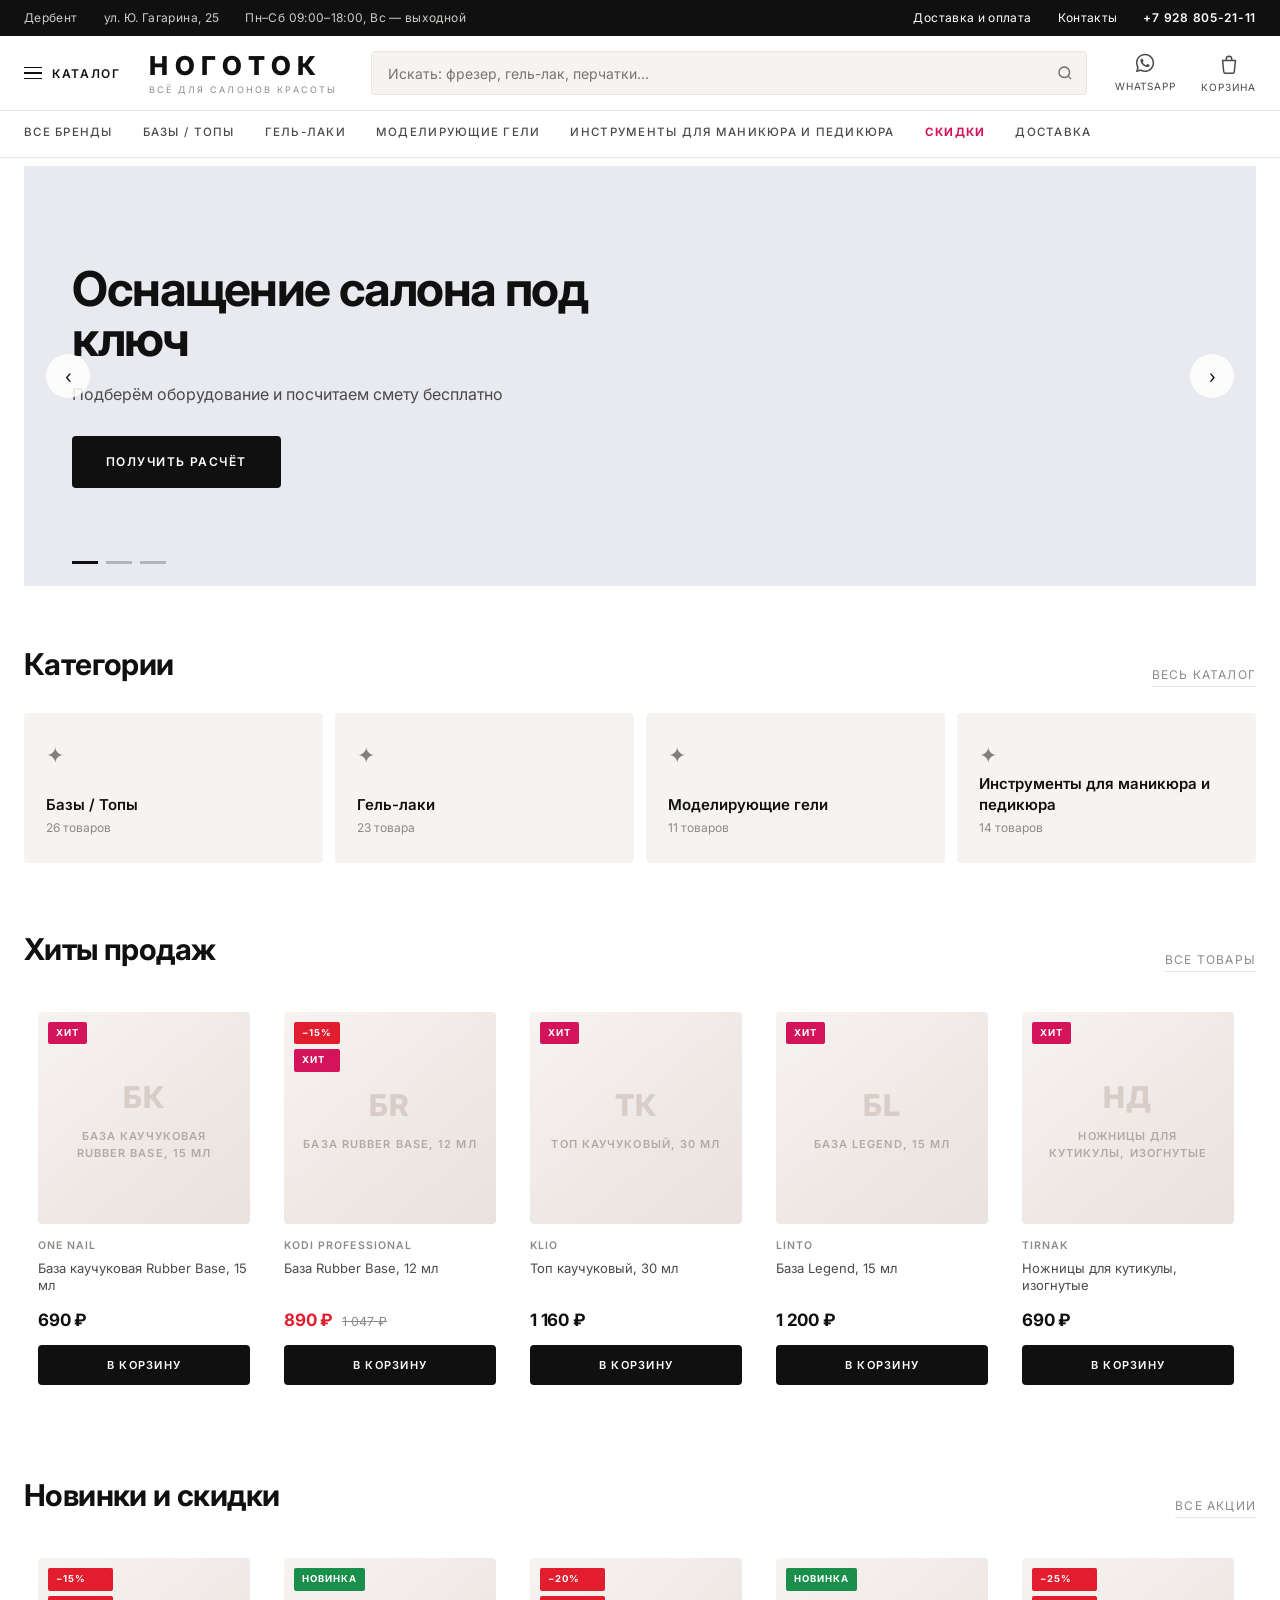
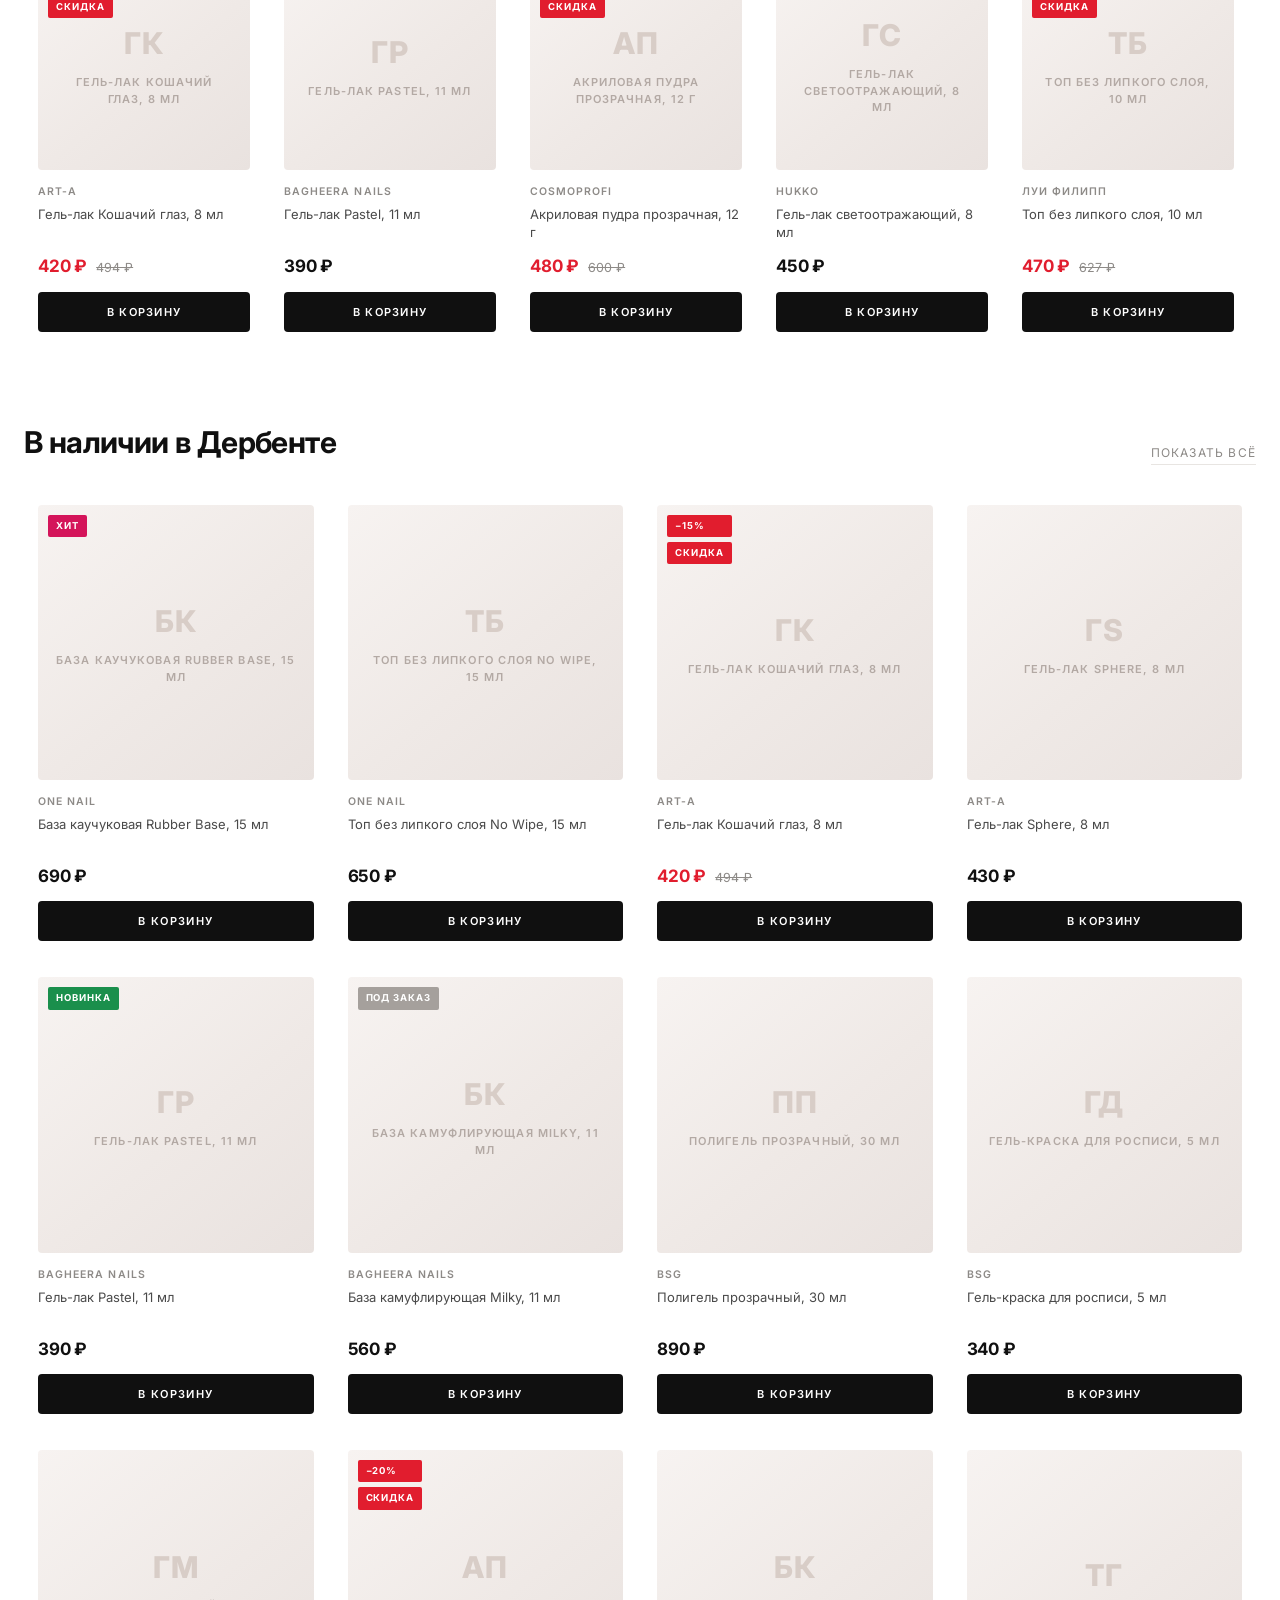
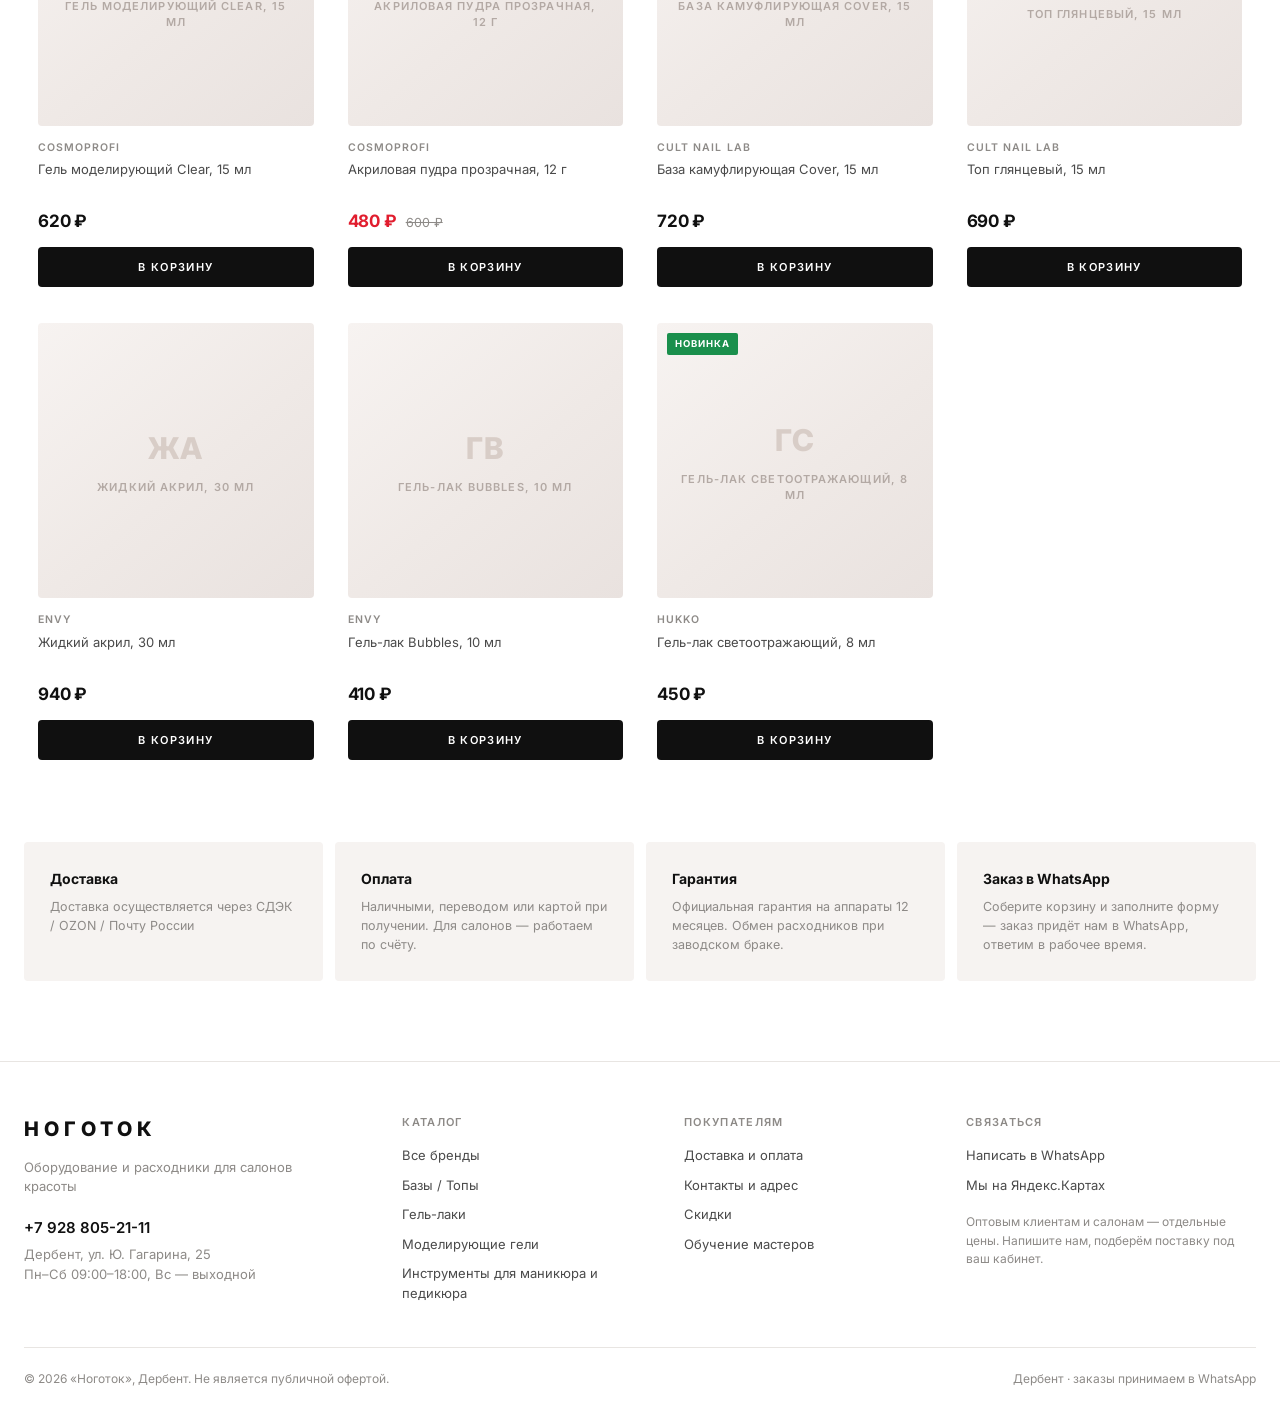
==== commit 293892c1: "Собственный домен nogotoknail.ru в адресах сайта и панели Co-Authored-By: Claude Opus 5 <noreply@ant" ====
--- a/index.html
+++ b/index.html
@@ -8,7 +8,7 @@
 <link rel="preconnect" href="https://fonts.googleapis.com">
 <link rel="preconnect" href="https://fonts.gstatic.com" crossorigin>
 <link href="https://fonts.googleapis.com/css2?family=Inter:wght@400;500;600;700;800&display=swap" rel="stylesheet">
-<link rel="stylesheet" href="css/style.css?v=202609271904">
+<link rel="stylesheet" href="css/style.css?v=202609300122">
 <link rel="icon" href="data:image/svg+xml,<svg xmlns='http://www.w3.org/2000/svg' viewBox='0 0 100 100'><text y='.9em' font-size='90'>💅</text></svg>">
 </head>
 <body>
@@ -142,6 +142,6 @@
 
 <div class="toast" id="toast"></div>
 
-<script src="js/store.js?v=202609271904"></script>
+<script src="js/store.js?v=202609300122"></script>
 </body>
 </html>
